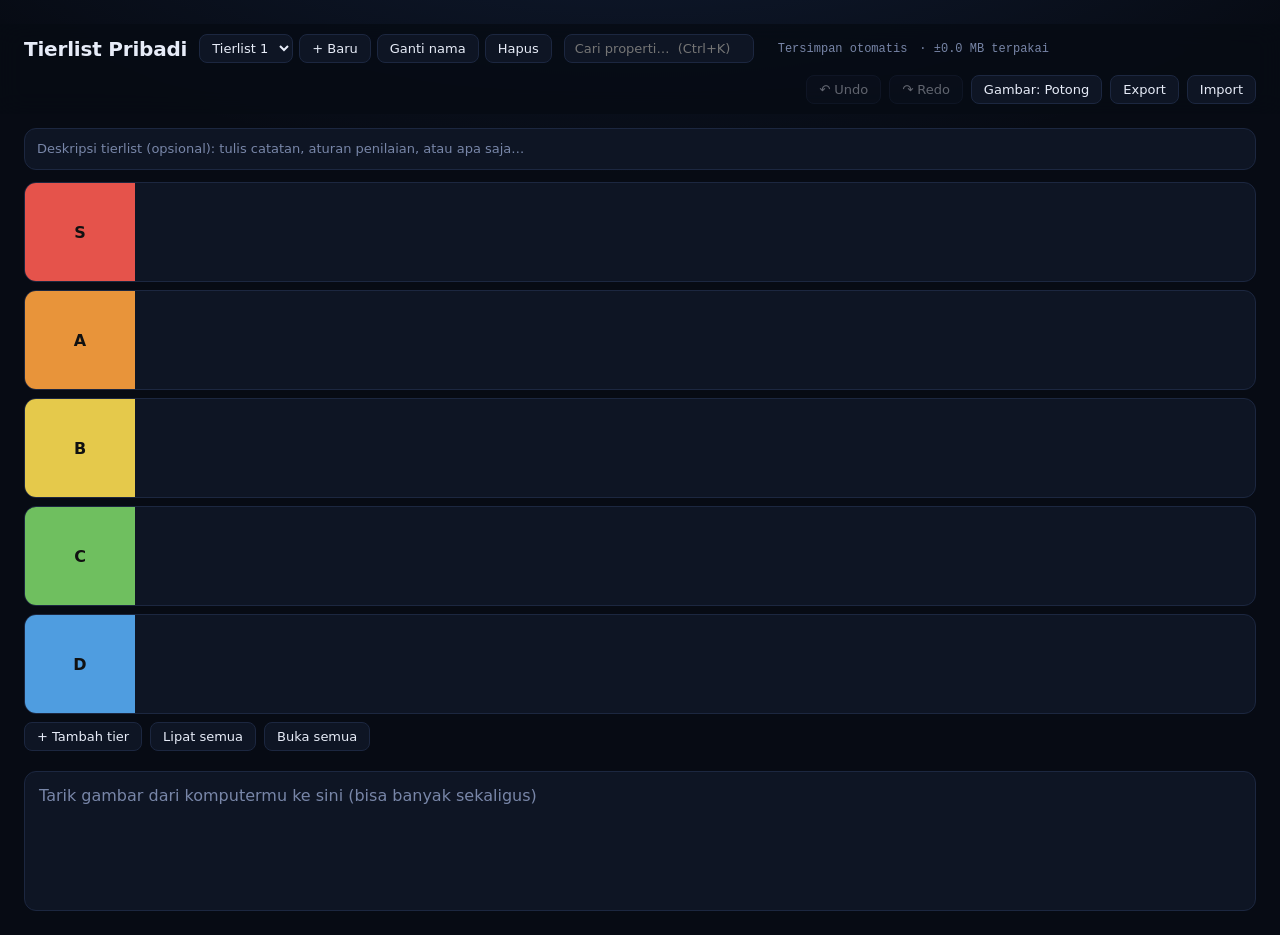
==== index.html @ 7ab80f2c "Tahap 4f: ikon properti tier, pencarian, header menempel" ====
<!DOCTYPE html>
<html lang="id">

<head>
  <meta charset="UTF-8">
  <meta name="viewport" content="width=device-width, initial-scale=1">
  <title>Tierlist Pribadi</title>
  <link rel="stylesheet" href="style.css?v=4f1">
</head>

<body>
  <header>
    <h1>Tierlist Pribadi</h1>
    <div class="lists">
      <select id="listSelect" title="Pilih tierlist"></select>
      <button id="btnNewList">+ Baru</button>
      <button id="btnRenameList">Ganti nama</button>
      <button id="btnDeleteList">Hapus</button>
    </div>
    <input id="search" type="search" placeholder="Cari properti…  (Ctrl+K)" autocomplete="off">
    <span id="searchInfo"></span>
    <span id="status"></span>
    <span id="usage"></span>
    <div class="actions">
      <button id="btnUndo" title="Undo (Ctrl+Z)" disabled>↶ Undo</button>
      <button id="btnRedo" title="Redo (Ctrl+Y)" disabled>↷ Redo</button>
      <button id="btnFit" title="Cara gambar ditampilkan di kotak">Gambar: Potong</button>
      <button id="btnExport" title="Simpan semua (gambar + susunan) jadi satu file JSON">Export</button>
      <button id="btnImport" title="Ganti tierlist dengan isi file JSON">Import</button>
      <input type="file" id="importFile" accept=".json,application/json" hidden>
    </div>
  </header>
  <textarea id="listDesc" rows="1" maxlength="2000"
    placeholder="Deskripsi tierlist (opsional): tulis catatan, aturan penilaian, atau apa saja…"></textarea>
  <div id="tiers"></div>
  <div class="addrow"><button id="btnAddTier">+ Tambah tier</button><button id="btnFoldAll">Lipat semua</button><button
      id="btnUnfoldAll">Buka semua</button></div>
  <div class="pool">
    <div class="zone" id="pool" data-zone="pool"></div>
  </div>

  <script src="app.js?v=4f1"></script>
</body>

</html>
---- style.css ----
/* Tema: biru sangat gelap ala dashboard Guts AI, dengan sentuhan panel kaca ala osu!lazer */
:root {
    --bg: #070b14;
    --panel: #0e1524;
    --panel2: #131c30;
    --border: #1c2740;
    --text: #e7ecf8;
    --muted: #7886a8;
    --accent: #4d8dff;
    --size: 88px;
    --fit: cover;
}

* {
    box-sizing: border-box;
}

body {
    margin: 0;
    padding: 24px;
    background: var(--bg);
    color: var(--text);
    font-family: system-ui, sans-serif;
}

header {
    display: flex;
    align-items: center;
    flex-wrap: wrap;
    gap: 12px;
    margin-bottom: 16px;
}

.lists {
    display: flex;
    gap: 6px;
    align-items: center;
}

.lists select {
    background: var(--panel);
    color: var(--text);
    border: 1px solid var(--border);
    border-radius: 6px;
    padding: 5px 8px;
    font: inherit;
    font-size: 13px;
    max-width: 200px;
}

h1 {
    font-size: 20px;
    margin: 0;
}

#status,
#usage {
    font-size: 13px;
    color: var(--muted);
}

.actions {
    margin-left: auto;
    display: flex;
    gap: 8px;
}

.actions button,
.addrow button,
.lists button {
    background: var(--panel);
    color: var(--text);
    border: 1px solid var(--border);
    border-radius: 6px;
    padding: 6px 12px;
    font: inherit;
    font-size: 13px;
    cursor: pointer;
}

.actions button:hover,
.addrow button:hover,
.lists button:hover {
    border-color: var(--muted);
}

.addrow {
    margin-top: 8px;
    display: flex;
    gap: 8px;
}

.tier {
    display: flex;
    margin-bottom: 6px;
    background: var(--panel);
    min-height: calc(var(--size) + 12px);
}

.label {
    width: 110px;
    flex: none;
    display: flex;
    flex-direction: column;
    align-items: center;
    justify-content: center;
    gap: 6px;
    padding: 6px;
    color: #111;
    font-weight: 700;
    text-align: center;
}

.label .name {
    width: 100%;
    outline: none;
    word-break: break-word;
}

.label input[type=color] {
    width: 28px;
    height: 20px;
    padding: 0;
    border: 0;
    background: none;
    cursor: pointer;
}

.zone {
    flex: 1;
    display: flex;
    flex-wrap: wrap;
    gap: 6px;
    padding: 6px;
    align-content: flex-start;
}

.zone.over {
    outline: 2px dashed var(--muted);
    outline-offset: -4px;
}

.pool {
    margin-top: 20px;
    background: var(--panel);
    min-height: 140px;
    display: flex;
}

.pool .zone:empty::before {
    content: "Tarik gambar dari komputermu ke sini (bisa banyak sekaligus)";
    color: var(--muted);
    padding: 8px;
}

.item {
    position: relative;
    width: var(--size);
    height: var(--size);
    cursor: grab;
    background: rgba(0, 0, 0, .25);
    border-radius: 4px;
}

.item img {
    width: 100%;
    height: 100%;
    object-fit: var(--fit);
    display: block;
    border-radius: 4px;
}

.item.dragging {
    opacity: .4;
}

.del {
    position: absolute;
    top: 2px;
    right: 2px;
    width: 22px;
    height: 22px;
    border: 0;
    border-radius: 50%;
    background: rgba(0, 0, 0, .75);
    color: #fff;
    cursor: pointer;
    display: none;
    line-height: 1;
}

.item:hover .del {
    display: block;
}

.label {
    position: relative;
}

.tdel {
    position: absolute;
    top: 2px;
    right: 2px;
    width: 20px;
    height: 20px;
    border: 0;
    border-radius: 50%;
    background: rgba(0, 0, 0, .35);
    color: #fff;
    cursor: pointer;
    display: none;
    line-height: 1;
    font-size: 14px;
}

.tier:hover .tdel {
    display: block;
}

.thandle {
    position: absolute;
    top: 2px;
    left: 4px;
    cursor: grab;
    font-size: 16px;
    line-height: 1;
    color: rgba(0, 0, 0, .55);
    display: none;
    user-select: none;
}

.tier:hover .thandle {
    display: block;
}

.tier.moving {
    opacity: .4;
}

.tmarker {
    height: 4px;
    background: #fff;
    border-radius: 2px;
    margin-bottom: 6px;
    pointer-events: none;
}

.marker {
    width: 4px;
    height: var(--size);
    background: #fff;
    border-radius: 2px;
    pointer-events: none;
    flex: none;
}

.actions button:disabled {
    opacity: .4;
    cursor: default;
}

.tgear {
    position: absolute;
    top: 2px;
    right: 4px;
    width: 22px;
    height: 22px;
    border: 0;
    border-radius: 50%;
    background: rgba(0, 0, 0, .3);
    color: #fff;
    cursor: pointer;
    display: none;
    font-size: 13px;
    line-height: 1;
}

.tier:hover .tgear {
    display: block;
}

#tpop {
    position: fixed;
    z-index: 50;
    width: 216px;
    padding: 10px;
    display: none;
    background: var(--panel2);
    border: 1px solid var(--border);
    border-radius: 8px;
    box-shadow: 0 8px 24px rgba(0, 0, 0, .45);
}

#tpop .sw {
    display: grid;
    grid-template-columns: repeat(6, 1fr);
    gap: 6px;
    margin-bottom: 10px;
}

#tpop .sw button {
    height: 26px;
    padding: 0;
    border: 2px solid transparent;
    border-radius: 50%;
    cursor: pointer;
}

#tpop .sw button.on {
    border-color: #fff;
}

#tpop .row {
    display: flex;
    align-items: center;
    justify-content: space-between;
    margin-bottom: 8px;
    font-size: 12px;
    color: var(--muted);
}

#tpop input[type=color] {
    width: 36px;
    height: 24px;
    padding: 0;
    border: 1px solid var(--border);
    border-radius: 4px;
    background: none;
    cursor: pointer;
}

#tpop .act {
    display: block;
    width: 100%;
    text-align: left;
    padding: 6px 8px;
    border: 0;
    border-radius: 6px;
    background: none;
    color: var(--text);
    font: inherit;
    font-size: 13px;
    cursor: pointer;
}

#tpop .act:hover {
    background: rgba(255, 255, 255, .08);
}

#tpop .act.danger {
    color: #ff7b72;
}

.tfold {
    position: absolute;
    bottom: 2px;
    right: 4px;
    border: 0;
    background: none;
    cursor: pointer;
    color: rgba(0, 0, 0, .6);
    font-size: 14px;
    line-height: 1;
    display: none;
}

.tier:hover .tfold,
.tier.collapsed .tfold {
    display: block;
}

.count {
    font-size: 12px;
    font-weight: 600;
    opacity: .7;
    display: none;
}

.tier.collapsed {
    min-height: 0;
}

.tier.collapsed .zone {
    display: none;
}

.tier.collapsed .label {
    width: auto;
    flex: 1;
    flex-direction: row;
    justify-content: flex-start;
    padding: 4px 36px 4px 24px;
    gap: 12px;
}

.tier.collapsed .label .name {
    width: auto;
    min-width: 40px;
}

.tier.collapsed .count {
    display: block;
}

/* tier terlipat: tombol buka = area lebar di tengah baris */
.tier.collapsed .tfold {
    position: static;
    flex: 1;
    align-self: stretch;
    font-size: 16px;
    background: rgba(0, 0, 0, .06);
    border-radius: 4px;
}

.tier.collapsed .tfold:hover {
    background: rgba(0, 0, 0, .16);
}

.mback {
    position: fixed;
    inset: 0;
    z-index: 100;
    display: flex;
    align-items: center;
    justify-content: center;
    background: rgba(4, 8, 20, .7);
}

.modal {
    width: min(420px, 92vw);
    padding: 18px;
    background: var(--panel2);
    border: 1px solid var(--border);
    border-radius: 12px;
    box-shadow: 0 16px 48px rgba(0, 0, 0, .55);
}

.modal h3 {
    margin: 0 0 8px;
    font-size: 16px;
}

.modal p {
    margin: 0 0 12px;
    font-size: 13px;
    line-height: 1.5;
    color: var(--muted);
    white-space: pre-wrap;
}

.modal input[type=text] {
    width: 100%;
    margin-bottom: 12px;
    padding: 8px 10px;
    background: var(--bg);
    color: var(--text);
    border: 1px solid var(--border);
    border-radius: 6px;
    font: inherit;
    font-size: 14px;
}

.modal input[type=text]:focus {
    outline: 2px solid var(--accent);
    outline-offset: -1px;
}

.mbtns {
    display: flex;
    justify-content: flex-end;
    gap: 8px;
}

.mbtns button {
    padding: 7px 14px;
    border: 1px solid var(--border);
    border-radius: 6px;
    background: var(--panel);
    color: var(--text);
    font: inherit;
    font-size: 13px;
    cursor: pointer;
}

.mbtns button.primary {
    background: var(--accent);
    border-color: var(--accent);
    color: #fff;
}

.mbtns button.danger {
    background: #d6453d;
    border-color: #d6453d;
    color: #fff;
}

.mbtns button:focus-visible {
    outline: 2px solid #fff;
    outline-offset: 2px;
}

/* ---- tampilan: kartu membulat, label monospace, panel kaca ---- */
body {
    background: radial-gradient(1100px 480px at 50% -160px, rgba(77, 141, 255, .14), transparent 70%), var(--bg);
}

h1 {
    letter-spacing: -.01em;
}

#status,
#usage,
.count {
    font-family: ui-monospace, "JetBrains Mono", Consolas, monospace;
    font-size: 12px;
}

.tier,
.pool {
    border: 1px solid var(--border);
    border-radius: 12px;
    overflow: hidden;
}

.tier {
    margin-bottom: 8px;
}

.actions button,
.addrow button,
.lists button,
.lists select {
    border-radius: 8px;
}

.item {
    border-radius: 6px;
}

.item:hover {
    outline: 2px solid var(--accent);
    outline-offset: 1px;
}

#tpop,
.modal {
    background: rgba(19, 28, 48, .86);
    backdrop-filter: blur(14px);
    border-radius: 14px;
}

.mback {
    backdrop-filter: blur(3px);
}

/* ---- properti gambar ---- */
.item.has-props::after {
    content: '';
    position: absolute;
    left: 3px;
    bottom: 3px;
    width: 7px;
    height: 7px;
    border-radius: 50%;
    background: var(--accent);
    box-shadow: 0 0 0 2px rgba(0, 0, 0, .55);
    pointer-events: none;
}

.tip {
    position: fixed;
    z-index: 60;
    display: none;
    max-width: 320px;
    padding: 10px 12px;
    pointer-events: none;
    background: rgba(7, 11, 22, .92);
    border: 1px solid var(--accent);
    border-radius: 10px;
    box-shadow: 0 8px 28px rgba(0, 0, 0, .55);
    backdrop-filter: blur(10px);
}

.tip .k {
    margin-top: 8px;
    font-size: 11px;
    letter-spacing: .06em;
    text-transform: uppercase;
    color: var(--accent);
}

.tip .k:first-child {
    margin-top: 0;
}

.tip .v {
    font-size: 13px;
    line-height: 1.45;
    white-space: pre-wrap;
    word-break: break-word;
}

.modal.wide {
    width: min(560px, 94vw);
}

.prow {
    display: flex;
    gap: 8px;
    margin-bottom: 8px;
    align-items: flex-start;
}

.modal .prow input[type=text] {
    width: 34%;
    margin: 0;
    padding: 7px 9px;
    font-size: 13px;
}

.prow textarea {
    flex: 1;
    min-height: 36px;
    padding: 7px 9px;
    resize: vertical;
    background: var(--bg);
    color: var(--text);
    border: 1px solid var(--border);
    border-radius: 6px;
    font: inherit;
    font-size: 13px;
}

.prow input:focus,
.prow textarea:focus {
    outline: 2px solid var(--accent);
    outline-offset: -1px;
}

.prow .x {
    width: 30px;
    height: 34px;
    padding: 0;
    border: 1px solid var(--border);
    border-radius: 6px;
    background: none;
    color: var(--muted);
    cursor: pointer;
}

.prow .x:hover {
    color: #ff7b72;
}

.addprop {
    margin: 2px 0 14px;
    padding: 6px 12px;
    border: 1px dashed var(--border);
    border-radius: 8px;
    background: none;
    color: var(--muted);
    font: inherit;
    font-size: 13px;
    cursor: pointer;
}

.addprop:hover {
    color: var(--text);
    border-color: var(--muted);
}

/* ---- deskripsi tierlist & properti tier ---- */
#listDesc {
    display: block;
    width: 100%;
    margin-bottom: 12px;
    padding: 10px 12px;
    resize: none;
    overflow-y: auto;
    background: var(--panel);
    color: var(--text);
    border: 1px solid var(--border);
    border-radius: 12px;
    font: inherit;
    font-size: 13px;
    line-height: 1.5;
}

#listDesc::placeholder {
    color: var(--muted);
}

#listDesc:focus {
    outline: 2px solid var(--accent);
    outline-offset: -1px;
}

/* ---- ikon properti tier: di sebelah gerigi, hanya muncul saat hover ---- */
.tinfo {
    position: absolute;
    top: 2px;
    right: 30px;
    display: none;
    align-items: center;
    justify-content: center;
    width: 22px;
    height: 22px;
    padding: 0;
    border: 0;
    border-radius: 50%;
    background: rgba(0, 0, 0, .3);
    color: #fff;
    cursor: pointer;
}

.tier:hover .tinfo {
    display: flex;
}

.label.has-info .tinfo::after {
    content: '';
    position: absolute;
    top: 1px;
    right: 1px;
    width: 6px;
    height: 6px;
    border-radius: 50%;
    background: var(--accent);
    box-shadow: 0 0 0 1.5px rgba(0, 0, 0, .55);
}

.tier.collapsed .label {
    padding-right: 64px;
}

/* ---- header menempel di atas supaya pencarian selalu terjangkau di tierlist panjang ---- */
header {
    position: sticky;
    top: 0;
    z-index: 20;
    margin: 0 -24px 14px;
    padding: 10px 24px;
    background: rgba(7, 11, 20, .82);
    backdrop-filter: blur(12px);
}

#search {
    width: 190px;
    padding: 6px 10px;
    background: var(--panel);
    color: var(--text);
    border: 1px solid var(--border);
    border-radius: 8px;
    font: inherit;
    font-size: 13px;
}

#search:focus {
    outline: 2px solid var(--accent);
    outline-offset: -1px;
}

#searchInfo {
    font-family: ui-monospace, Consolas, monospace;
    font-size: 12px;
    color: var(--muted);
}

.item.dim {
    opacity: .2;
}

.item.hit {
    outline: 2px solid #ffcf5a;
    outline-offset: 1px;
}

.tier.collapsed.hit .label {
    box-shadow: inset 0 0 0 2px #ffcf5a;
}
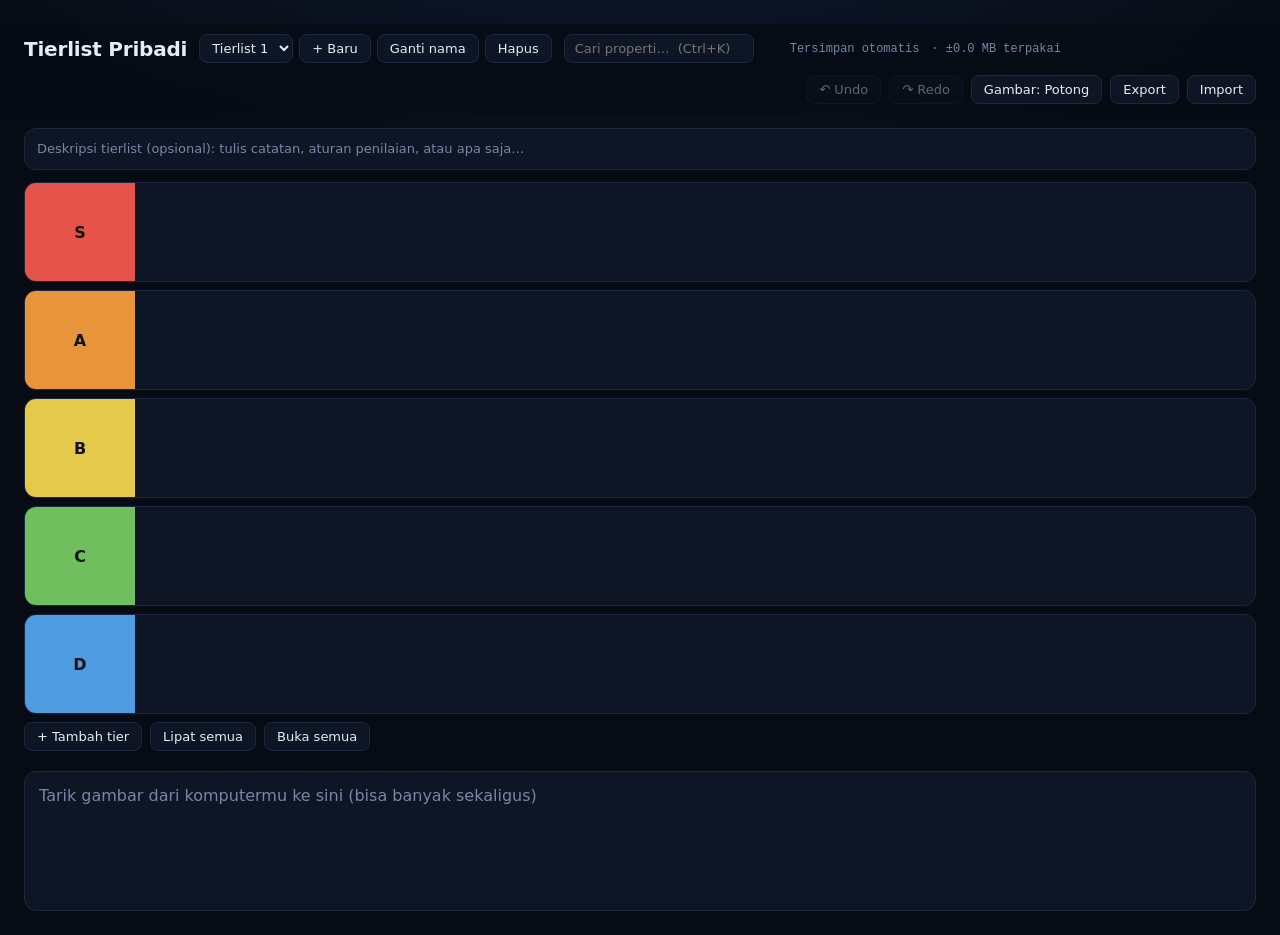
==== commit 6437247c: "Tahap 4g: panel detail gambar, pengingat backup, perbaikan ikon dan kotak info" ====
--- a/index.html
+++ b/index.html
@@ -5,7 +5,7 @@
   <meta charset="UTF-8">
   <meta name="viewport" content="width=device-width, initial-scale=1">
   <title>Tierlist Pribadi</title>
-  <link rel="stylesheet" href="style.css?v=4f1">
+  <link rel="stylesheet" href="style.css?v=4g1">
 </head>
 
 <body>
@@ -19,6 +19,7 @@
     </div>
     <input id="search" type="search" placeholder="Cari properti…  (Ctrl+K)" autocomplete="off">
     <span id="searchInfo"></span>
+    <span id="backupInfo"></span>
     <span id="status"></span>
     <span id="usage"></span>
     <div class="actions">
@@ -39,7 +40,7 @@
     <div class="zone" id="pool" data-zone="pool"></div>
   </div>
 
-  <script src="app.js?v=4f1"></script>
+  <script src="app.js?v=4g1"></script>
 </body>
 
 </html>
--- a/style.css
+++ b/style.css
@@ -713,22 +713,11 @@
     cursor: pointer;
 }
 
-.tier:hover .tinfo {
-    display: flex;
-}
-
-.label.has-info .tinfo::after {
-    content: '';
-    position: absolute;
-    top: 1px;
-    right: 1px;
-    width: 6px;
-    height: 6px;
-    border-radius: 50%;
-    background: var(--accent);
-    box-shadow: 0 0 0 1.5px rgba(0, 0, 0, .55);
-}
-
+.tier:hover .label.has-info .tinfo {
+    display: flex;
+}
+
+/* hanya ada kalau tier punya properti */
 .tier.collapsed .label {
     padding-right: 64px;
 }
@@ -777,4 +766,125 @@
 
 .tier.collapsed.hit .label {
     box-shadow: inset 0 0 0 2px #ffcf5a;
+}
+
+/* ---- panel detail gambar ---- */
+.modal.detail {
+    display: flex;
+    gap: 16px;
+    width: min(880px, 94vw);
+    padding: 14px;
+}
+
+.dimg {
+    position: relative;
+    flex: 1.4;
+    min-height: 220px;
+    display: flex;
+    align-items: center;
+    justify-content: center;
+    background: rgba(0, 0, 0, .35);
+    border-radius: 10px;
+    overflow: hidden;
+}
+
+.dimg img {
+    display: block;
+    max-width: 100%;
+    max-height: 72vh;
+    object-fit: contain;
+}
+
+.dnav {
+    position: absolute;
+    top: 50%;
+    transform: translateY(-50%);
+    width: 34px;
+    height: 52px;
+    border: 0;
+    background: rgba(0, 0, 0, .45);
+    color: #fff;
+    font-size: 24px;
+    cursor: pointer;
+}
+
+.dnav.prev {
+    left: 0;
+    border-radius: 0 8px 8px 0;
+}
+
+.dnav.next {
+    right: 0;
+    border-radius: 8px 0 0 8px;
+}
+
+.dnav:hover {
+    background: rgba(77, 141, 255, .55);
+}
+
+.dside {
+    flex: 1;
+    min-width: 0;
+    display: flex;
+    flex-direction: column;
+    max-height: 72vh;
+}
+
+.dwhere {
+    margin-bottom: 12px;
+    font-family: ui-monospace, Consolas, monospace;
+    font-size: 12px;
+    color: var(--muted);
+}
+
+.dprops {
+    flex: 1;
+    overflow-y: auto;
+    margin-bottom: 12px;
+}
+
+.dprops .k {
+    margin-top: 12px;
+    font-size: 11px;
+    letter-spacing: .06em;
+    text-transform: uppercase;
+    color: var(--accent);
+}
+
+.dprops .k:first-child {
+    margin-top: 0;
+}
+
+.dprops .v {
+    font-size: 14px;
+    line-height: 1.5;
+    white-space: pre-wrap;
+    word-break: break-word;
+}
+
+.dempty {
+    font-size: 13px;
+    color: var(--muted);
+}
+
+@media (max-width:640px) {
+    .modal.detail {
+        flex-direction: column;
+    }
+
+    .dside {
+        max-height: none;
+    }
+}
+
+/* ---- pengingat backup ---- */
+#backupInfo {
+    font-family: ui-monospace, Consolas, monospace;
+    font-size: 12px;
+    color: var(--muted);
+    cursor: pointer;
+}
+
+#backupInfo.warn {
+    color: #ffcf5a;
 }
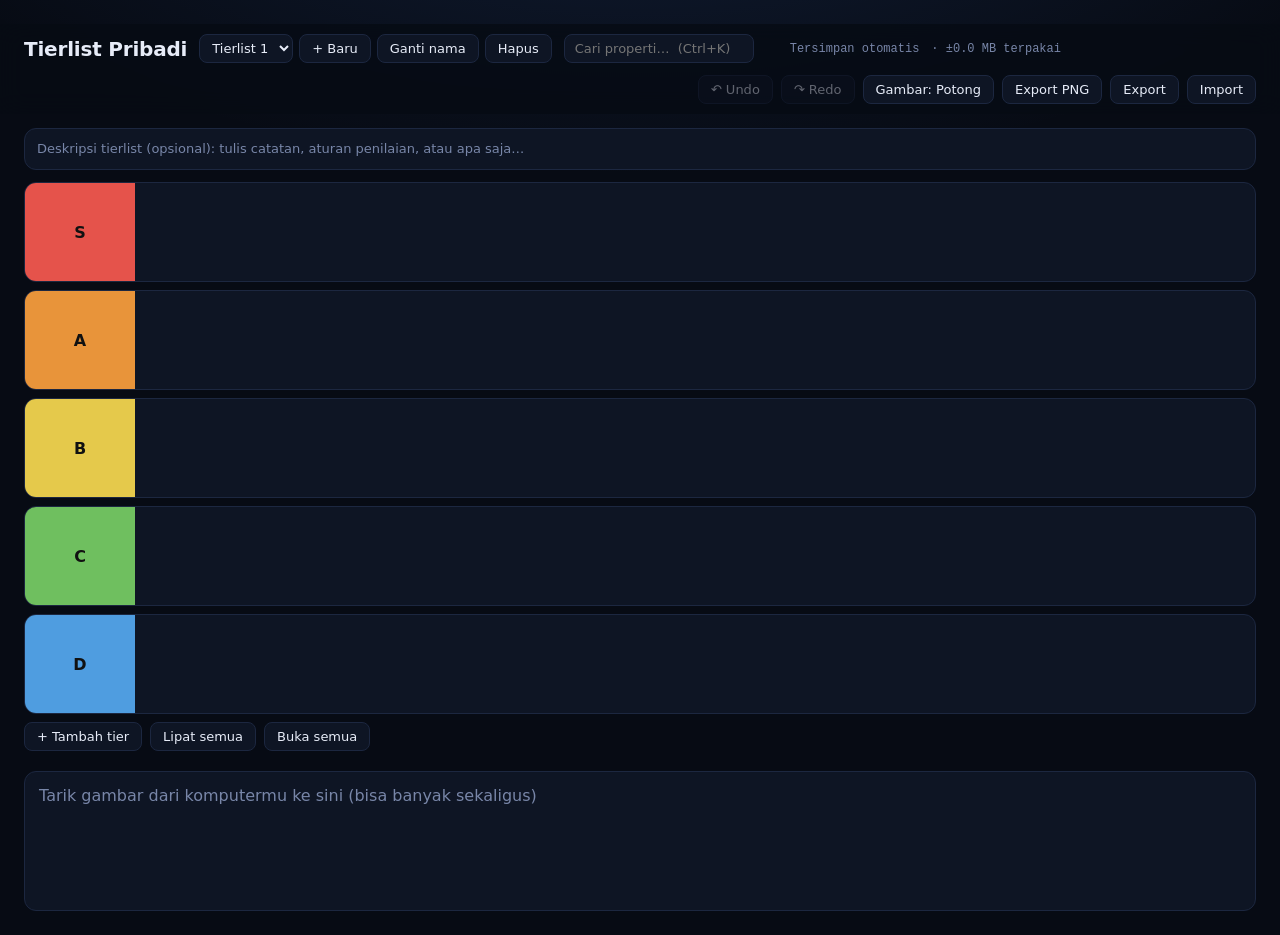
==== commit 2e684f82: "Tahap 4i: export PNG (dipecah otomatis untuk tierlist panjang)" ====
--- a/index.html
+++ b/index.html
@@ -5,7 +5,7 @@
   <meta charset="UTF-8">
   <meta name="viewport" content="width=device-width, initial-scale=1">
   <title>Tierlist Pribadi</title>
-  <link rel="stylesheet" href="style.css?v=4g1">
+  <link rel="stylesheet" href="style.css?v=4i1">
 </head>
 
 <body>
@@ -26,6 +26,7 @@
       <button id="btnUndo" title="Undo (Ctrl+Z)" disabled>↶ Undo</button>
       <button id="btnRedo" title="Redo (Ctrl+Y)" disabled>↷ Redo</button>
       <button id="btnFit" title="Cara gambar ditampilkan di kotak">Gambar: Potong</button>
+      <button id="btnPng" title="Simpan tierlist sebagai gambar PNG untuk dibagikan">Export PNG</button>
       <button id="btnExport" title="Simpan semua (gambar + susunan) jadi satu file JSON">Export</button>
       <button id="btnImport" title="Ganti tierlist dengan isi file JSON">Import</button>
       <input type="file" id="importFile" accept=".json,application/json" hidden>
@@ -40,7 +41,7 @@
     <div class="zone" id="pool" data-zone="pool"></div>
   </div>
 
-  <script src="app.js?v=4g1"></script>
+  <script src="app.js?v=4i1"></script>
 </body>
 
 </html>
--- a/style.css
+++ b/style.css
@@ -887,4 +887,60 @@
 
 #backupInfo.warn {
     color: #ffcf5a;
+}
+
+/* ---- panel gambar: ikon pensil + mode ubah di tempat ---- */
+.dhead {
+    display: flex;
+    align-items: center;
+    justify-content: space-between;
+    gap: 8px;
+    margin-bottom: 12px;
+}
+
+.dhead .dwhere {
+    margin-bottom: 0;
+}
+
+.dpencil {
+    display: inline-flex;
+    align-items: center;
+    justify-content: center;
+    width: 28px;
+    height: 28px;
+    padding: 0;
+    border: 0;
+    border-radius: 50%;
+    background: rgba(255, 255, 255, .08);
+    color: var(--text);
+    cursor: pointer;
+    flex: none;
+}
+
+.dpencil:hover {
+    background: var(--accent);
+}
+
+.dpencil[hidden],
+.dnav[hidden] {
+    display: none;
+}
+
+.dside .prow {
+    display: grid;
+    grid-template-columns: 1fr 30px;
+}
+
+.modal .dside .prow input[type=text] {
+    width: 100%;
+}
+
+.dside .prow textarea {
+    grid-column: 1 / -1;
+    grid-row: 2;
+}
+
+.dside .prow .x {
+    grid-column: 2;
+    grid-row: 1;
 }
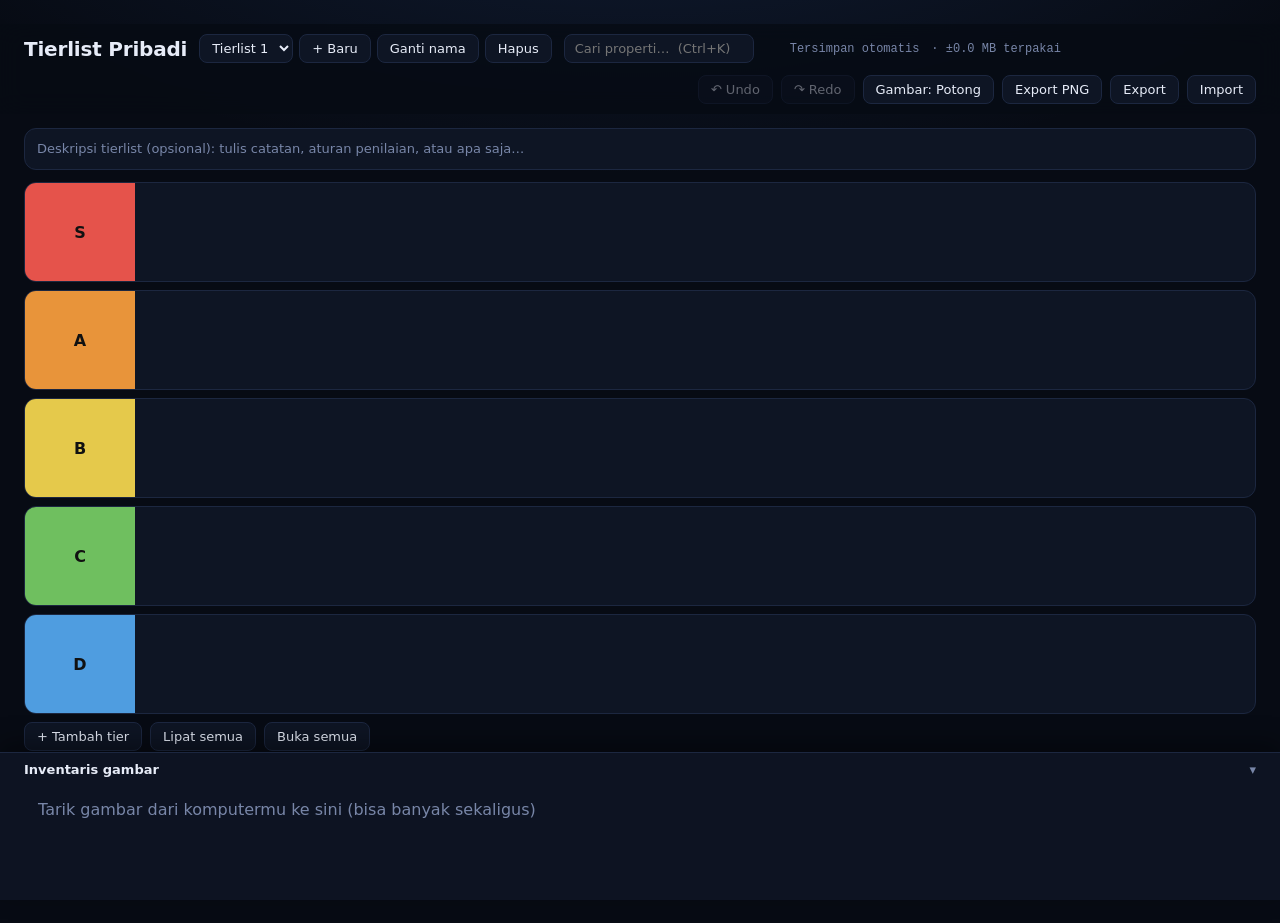
==== commit 40d08c2f: "Tahap 4j: inventaris gambar menempel di bawah layar, konfirmasi di tombol Export" ====
--- a/index.html
+++ b/index.html
@@ -5,7 +5,7 @@
   <meta charset="UTF-8">
   <meta name="viewport" content="width=device-width, initial-scale=1">
   <title>Tierlist Pribadi</title>
-  <link rel="stylesheet" href="style.css?v=4i1">
+  <link rel="stylesheet" href="style.css?v=4j1">
 </head>
 
 <body>
@@ -37,11 +37,15 @@
   <div id="tiers"></div>
   <div class="addrow"><button id="btnAddTier">+ Tambah tier</button><button id="btnFoldAll">Lipat semua</button><button
       id="btnUnfoldAll">Buka semua</button></div>
-  <div class="pool">
-    <div class="zone" id="pool" data-zone="pool"></div>
+  <div id="dock">
+    <button class="dock-bar" id="dockToggle"><span class="dt">Inventaris gambar</span><span id="dockCount"></span><span
+        class="chev" id="dockChev">▾</span></button>
+    <div class="dock-body">
+      <div class="zone" id="pool" data-zone="pool"></div>
+    </div>
   </div>
 
-  <script src="app.js?v=4i1"></script>
+  <script src="app.js?v=4j1"></script>
 </body>
 
 </html>
--- a/style.css
+++ b/style.css
@@ -943,4 +943,72 @@
 .dside .prow .x {
     grid-column: 2;
     grid-row: 1;
+}
+
+/* ---- inventaris gambar: menempel di bawah layar ---- */
+#dock {
+    position: fixed;
+    left: 0;
+    right: 0;
+    bottom: 0;
+    z-index: 30;
+    background: rgba(14, 21, 36, .94);
+    backdrop-filter: blur(14px);
+    border-top: 1px solid var(--border);
+    box-shadow: 0 -8px 24px rgba(0, 0, 0, .4);
+}
+
+.dock-bar {
+    display: flex;
+    align-items: center;
+    gap: 10px;
+    width: 100%;
+    padding: 9px 24px;
+    border: 0;
+    background: none;
+    color: var(--text);
+    font: inherit;
+    font-size: 13px;
+    text-align: left;
+    cursor: pointer;
+}
+
+.dock-bar:hover {
+    background: rgba(255, 255, 255, .04);
+}
+
+.dock-bar .dt {
+    font-weight: 600;
+}
+
+.dock-bar #dockCount {
+    font-family: ui-monospace, Consolas, monospace;
+    font-size: 12px;
+    color: var(--muted);
+}
+
+.dock-bar .chev {
+    margin-left: auto;
+    color: var(--muted);
+}
+
+.dock-body {
+    max-height: min(38vh, 280px);
+    overflow-y: auto;
+    padding: 0 24px 14px;
+}
+
+#dock.closed .dock-body {
+    display: none;
+}
+
+#pool {
+    min-height: calc(var(--size) + 12px);
+    border-radius: 10px;
+}
+
+#pool:empty::before {
+    content: "Tarik gambar dari komputermu ke sini (bisa banyak sekaligus)";
+    padding: 8px;
+    color: var(--muted);
 }
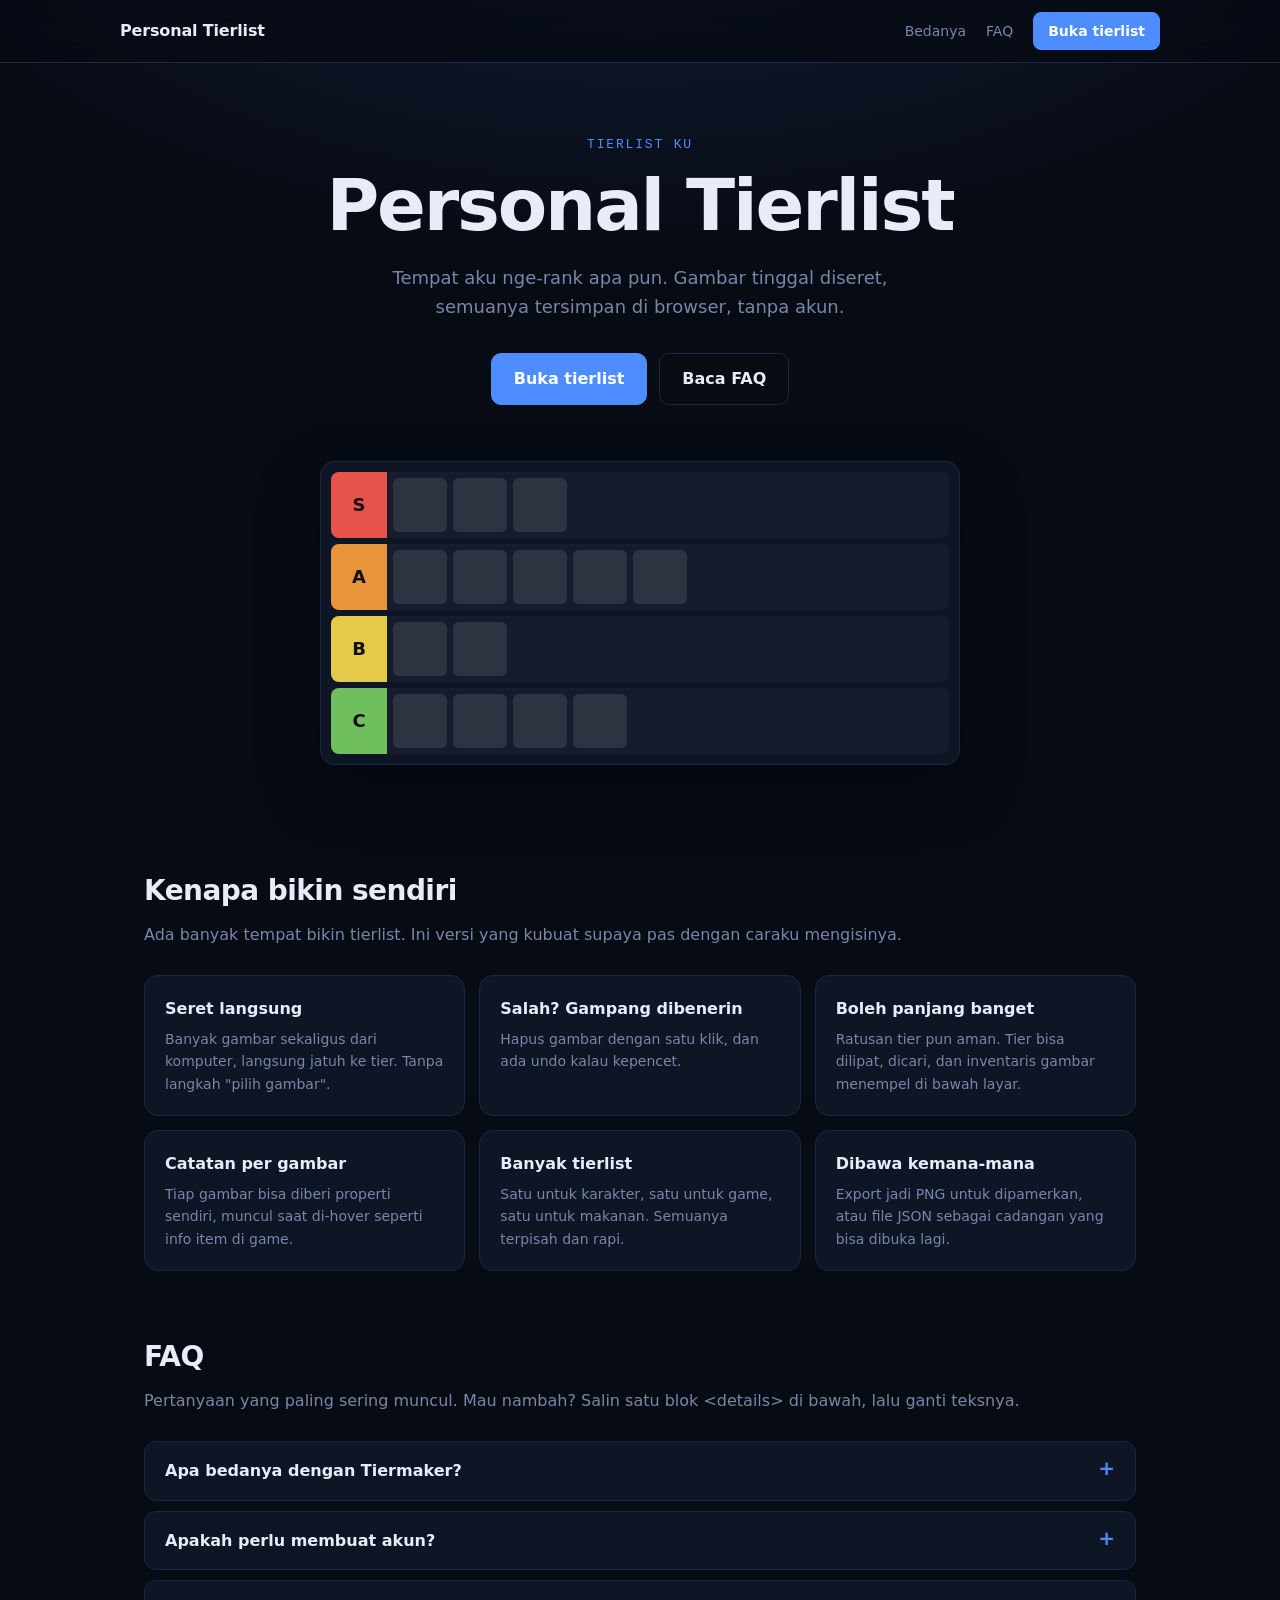
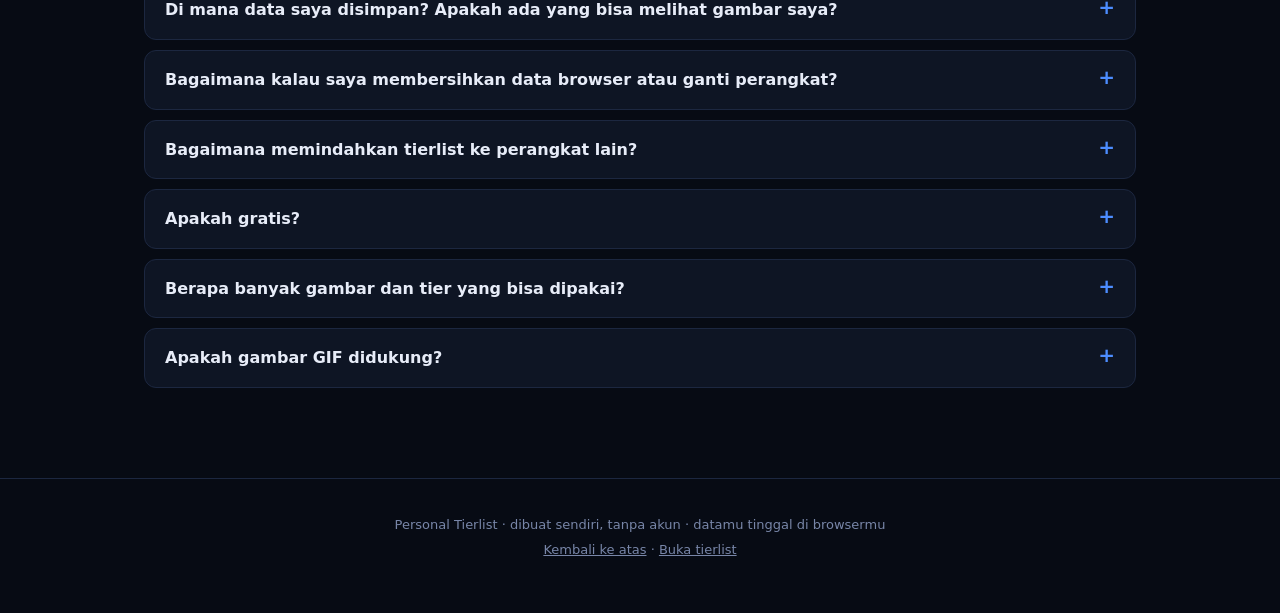
==== commit fde5597b: "Tahap 5a: landing page, aplikasi pindah ke app.html, inventaris bisa ditarik" ====
--- a/index.html
+++ b/index.html
@@ -4,48 +4,137 @@
 <head>
   <meta charset="UTF-8">
   <meta name="viewport" content="width=device-width, initial-scale=1">
-  <title>Tierlist Pribadi</title>
-  <link rel="stylesheet" href="style.css?v=4j1">
+  <title>Personal Tierlist</title>
+  <meta name="description"
+    content="Tierlist pribadi yang tersimpan di browser. Tanpa akun, tanpa server, gambar tinggal diseret.">
+  <meta name="theme-color" content="#070b14">
+  <!-- FAVICON: taruh file favicon.ico di folder ini, lalu hapus tanda komentar di baris bawah.
+<link rel="icon" href="favicon.ico">
+-->
+  <link rel="stylesheet" href="theme.css?v=5a1">
+  <link rel="stylesheet" href="landing.css?v=5a1">
 </head>
 
 <body>
-  <header>
-    <h1>Tierlist Pribadi</h1>
-    <div class="lists">
-      <select id="listSelect" title="Pilih tierlist"></select>
-      <button id="btnNewList">+ Baru</button>
-      <button id="btnRenameList">Ganti nama</button>
-      <button id="btnDeleteList">Hapus</button>
+
+  <nav class="nav">
+    <a class="brand" href="#atas">Personal Tierlist</a>
+    <div class="navlinks">
+      <a href="#beda">Bedanya</a>
+      <a href="#faq">FAQ</a>
+      <a class="btn small" href="app.html">Buka tierlist</a>
     </div>
-    <input id="search" type="search" placeholder="Cari properti…  (Ctrl+K)" autocomplete="off">
-    <span id="searchInfo"></span>
-    <span id="backupInfo"></span>
-    <span id="status"></span>
-    <span id="usage"></span>
-    <div class="actions">
-      <button id="btnUndo" title="Undo (Ctrl+Z)" disabled>↶ Undo</button>
-      <button id="btnRedo" title="Redo (Ctrl+Y)" disabled>↷ Redo</button>
-      <button id="btnFit" title="Cara gambar ditampilkan di kotak">Gambar: Potong</button>
-      <button id="btnPng" title="Simpan tierlist sebagai gambar PNG untuk dibagikan">Export PNG</button>
-      <button id="btnExport" title="Simpan semua (gambar + susunan) jadi satu file JSON">Export</button>
-      <button id="btnImport" title="Ganti tierlist dengan isi file JSON">Import</button>
-      <input type="file" id="importFile" accept=".json,application/json" hidden>
+  </nav>
+
+  <header class="hero" id="atas">
+    <p class="eyebrow">tierlist ku</p>
+    <h1>Personal Tierlist</h1>
+    <p class="lead">Tempat aku nge-rank apa pun. Gambar tinggal diseret, semuanya tersimpan di browser, tanpa akun.</p>
+    <div class="cta">
+      <a class="btn" href="app.html">Buka tierlist</a>
+      <a class="btn ghost" href="#faq">Baca FAQ</a>
+    </div>
+
+    <!-- gambaran tampilan tierlist (hanya hiasan, dibuat dengan CSS) -->
+    <div class="mock" aria-hidden="true">
+      <div class="mrow"><b style="background:#e5534b">S</b><i></i><i></i><i></i></div>
+      <div class="mrow"><b style="background:#e8943a">A</b><i></i><i></i><i></i><i></i><i></i></div>
+      <div class="mrow"><b style="background:#e5c94b">B</b><i></i><i></i></div>
+      <div class="mrow"><b style="background:#6fbf5f">C</b><i></i><i></i><i></i><i></i></div>
     </div>
   </header>
-  <textarea id="listDesc" rows="1" maxlength="2000"
-    placeholder="Deskripsi tierlist (opsional): tulis catatan, aturan penilaian, atau apa saja…"></textarea>
-  <div id="tiers"></div>
-  <div class="addrow"><button id="btnAddTier">+ Tambah tier</button><button id="btnFoldAll">Lipat semua</button><button
-      id="btnUnfoldAll">Buka semua</button></div>
-  <div id="dock">
-    <button class="dock-bar" id="dockToggle"><span class="dt">Inventaris gambar</span><span id="dockCount"></span><span
-        class="chev" id="dockChev">▾</span></button>
-    <div class="dock-body">
-      <div class="zone" id="pool" data-zone="pool"></div>
-    </div>
-  </div>
 
-  <script src="app.js?v=4j1"></script>
+  <main>
+    <section id="beda">
+      <h2>Kenapa bikin sendiri</h2>
+      <p class="sub">Ada banyak tempat bikin tierlist. Ini versi yang kubuat supaya pas dengan caraku mengisinya.</p>
+      <div class="cards">
+        <div class="card">
+          <h3>Seret langsung</h3>
+          <p>Banyak gambar sekaligus dari komputer, langsung jatuh ke tier. Tanpa langkah "pilih gambar".</p>
+        </div>
+        <div class="card">
+          <h3>Salah? Gampang dibenerin</h3>
+          <p>Hapus gambar dengan satu klik, dan ada undo kalau kepencet.</p>
+        </div>
+        <div class="card">
+          <h3>Boleh panjang banget</h3>
+          <p>Ratusan tier pun aman. Tier bisa dilipat, dicari, dan inventaris gambar menempel di bawah layar.</p>
+        </div>
+        <div class="card">
+          <h3>Catatan per gambar</h3>
+          <p>Tiap gambar bisa diberi properti sendiri, muncul saat di-hover seperti info item di game.</p>
+        </div>
+        <div class="card">
+          <h3>Banyak tierlist</h3>
+          <p>Satu untuk karakter, satu untuk game, satu untuk makanan. Semuanya terpisah dan rapi.</p>
+        </div>
+        <div class="card">
+          <h3>Dibawa kemana-mana</h3>
+          <p>Export jadi PNG untuk dipamerkan, atau file JSON sebagai cadangan yang bisa dibuka lagi.</p>
+        </div>
+      </div>
+    </section>
+
+    <!-- CONTOH: bagian "contoh tierlist" menyusul setelah tierlist-nya jadi.
+       Taruh PNG-nya di sini, misalnya:
+       <section id="contoh"><h2>Contoh</h2><img src="contoh-1.png" alt="Contoh tierlist"></section> -->
+
+    <section id="faq">
+      <h2>FAQ</h2>
+      <p class="sub">Pertanyaan yang paling sering muncul. Mau nambah? Salin satu blok &lt;details&gt; di bawah, lalu
+        ganti teksnya.</p>
+
+      <details>
+        <summary>Apa bedanya dengan Tiermaker?</summary>
+        <p>Aku bikin ini karena di tempat lain aku harus memilih gambar satu per satu dan susah menghapus gambar yang
+          salah. Di sini gambar diseret langsung dari komputer, bisa dihapus dan di-undo dengan mudah, dan tiap gambar
+          bisa punya catatan sendiri. Ini juga lebih personal: tierlist milikku, tersimpan di browserku.</p>
+      </details>
+      <details>
+        <summary>Apakah perlu membuat akun?</summary>
+        <p>Tidak. Tidak ada daftar, tidak ada login. Buka, lalu langsung pakai.</p>
+      </details>
+      <details>
+        <summary>Di mana data saya disimpan? Apakah ada yang bisa melihat gambar saya?</summary>
+        <p>Semuanya tersimpan di browser kamu sendiri, di perangkat yang kamu pakai. Gambar dan tierlist tidak dikirim
+          ke server mana pun. Situs ini di-host di GitHub Pages, jadi GitHub bisa mencatat kunjungan ke halaman seperti
+          situs web lain pada umumnya, tapi isi tierlist-mu tidak pernah sampai ke sana.</p>
+      </details>
+      <details>
+        <summary>Bagaimana kalau saya membersihkan data browser atau ganti perangkat?</summary>
+        <p>Tierlist-nya ikut hilang, karena datanya memang hanya ada di browser itu. Karena itu ada tombol Export dan
+          pengingat backup di bagian atas. Biasakan export setelah selesai mengedit, dan simpan filenya di tempat lain.
+        </p>
+      </details>
+      <details>
+        <summary>Bagaimana memindahkan tierlist ke perangkat lain?</summary>
+        <p>Klik Export di perangkat lama untuk mendapatkan file JSON, lalu klik Import di perangkat baru dan pilih file
+          itu. Hasil import selalu menjadi tierlist baru, jadi tidak akan menimpa yang sudah ada.</p>
+      </details>
+      <details>
+        <summary>Apakah gratis?</summary>
+        <p>Gratis. Tidak ada iklan dan tidak ada pelacak dari sisiku.</p>
+      </details>
+      <details>
+        <summary>Berapa banyak gambar dan tier yang bisa dipakai?</summary>
+        <p>Aplikasinya sendiri tidak membatasi. Batasnya ada di ruang penyimpanan browser-mu. Gambar biasa dikecilkan
+          otomatis (sisi terpanjang 400 px) supaya hemat tempat, dan saat export PNG, tierlist yang panjang dipecah jadi
+          beberapa file.</p>
+      </details>
+      <details>
+        <summary>Apakah gambar GIF didukung?</summary>
+        <p>Didukung dan tetap bergerak di tierlist. GIF tidak dikecilkan, jadi ukurannya bisa besar. Saat export PNG,
+          GIF menjadi gambar diam.</p>
+      </details>
+    </section>
+  </main>
+
+  <footer>
+    <p>Personal Tierlist · dibuat sendiri, tanpa akun · datamu tinggal di browsermu</p>
+    <p><a href="#atas">Kembali ke atas</a> · <a href="app.html">Buka tierlist</a></p>
+  </footer>
+
 </body>
 
 </html>
--- a/theme.css
+++ b/theme.css
@@ -0,0 +1,13 @@
+/* Palet warna Personal Tierlist. Ubah di sini, semua halaman ikut berubah. */
+:root {
+  --bg: #070b14;
+  /* latar halaman */
+  --panel: #0e1524;
+  /* kartu / baris */
+  --panel2: #131c30;
+  /* pop-up / menu */
+  --border: #1c2740;
+  --text: #e7ecf8;
+  --muted: #7886a8;
+  --accent: #4d8dff;
+}
--- a/landing.css
+++ b/landing.css
@@ -0,0 +1,294 @@
+/* Halaman depan Personal Tierlist. Warna ada di theme.css. */
+* {
+       box-sizing: border-box;
+}
+
+html {
+       scroll-behavior: smooth;
+       scroll-padding-top: 72px;
+}
+
+body {
+       margin: 0;
+       color: var(--text);
+       font-family: system-ui, "Segoe UI", sans-serif;
+       line-height: 1.6;
+       background: radial-gradient(1100px 520px at 50% -120px, rgba(77, 141, 255, .16), transparent 70%), var(--bg);
+}
+
+a {
+       color: inherit;
+}
+
+.nav {
+       position: sticky;
+       top: 0;
+       z-index: 10;
+       display: flex;
+       align-items: center;
+       justify-content: space-between;
+       padding: 12px max(24px, calc((100% - 1040px) / 2));
+       background: rgba(7, 11, 20, .78);
+       backdrop-filter: blur(12px);
+       border-bottom: 1px solid var(--border);
+}
+
+.brand {
+       font-weight: 700;
+       text-decoration: none;
+       letter-spacing: -.01em;
+}
+
+.navlinks {
+       display: flex;
+       align-items: center;
+       gap: 20px;
+       font-size: 14px;
+}
+
+.navlinks a {
+       text-decoration: none;
+       color: var(--muted);
+}
+
+.navlinks a:hover {
+       color: var(--text);
+}
+
+.navlinks .btn {
+       color: #fff;
+}
+
+.btn {
+       display: inline-block;
+       padding: 12px 22px;
+       border-radius: 10px;
+       background: var(--accent);
+       color: #fff;
+       font-weight: 600;
+       text-decoration: none;
+       border: 1px solid var(--accent);
+       transition: transform .12s, filter .12s;
+}
+
+.btn:hover {
+       filter: brightness(1.1);
+       transform: translateY(-1px);
+}
+
+.btn.small {
+       padding: 7px 14px;
+       font-size: 14px;
+       border-radius: 8px;
+}
+
+.btn.ghost {
+       background: transparent;
+       color: var(--text);
+       border-color: var(--border);
+}
+
+.btn.ghost:hover {
+       border-color: var(--muted);
+}
+
+.hero {
+       max-width: 1040px;
+       margin: 0 auto;
+       padding: 72px 24px 48px;
+       text-align: center;
+}
+
+.eyebrow {
+       margin: 0 0 12px;
+       font-family: ui-monospace, Consolas, monospace;
+       font-size: 13px;
+       letter-spacing: .14em;
+       text-transform: uppercase;
+       color: var(--accent);
+}
+
+.hero h1 {
+       margin: 0;
+       font-size: clamp(40px, 8vw, 72px);
+       line-height: 1.05;
+       letter-spacing: -.03em;
+}
+
+.lead {
+       max-width: 560px;
+       margin: 20px auto 0;
+       font-size: 18px;
+       color: var(--muted);
+}
+
+.cta {
+       display: flex;
+       gap: 12px;
+       justify-content: center;
+       flex-wrap: wrap;
+       margin-top: 32px;
+}
+
+.mock {
+       max-width: 640px;
+       margin: 56px auto 0;
+       padding: 10px;
+       text-align: left;
+       background: var(--panel);
+       border: 1px solid var(--border);
+       border-radius: 14px;
+       box-shadow: 0 24px 60px rgba(0, 0, 0, .45);
+}
+
+.mrow {
+       display: flex;
+       gap: 6px;
+       margin-bottom: 6px;
+       padding-right: 6px;
+       background: rgba(255, 255, 255, .03);
+       border-radius: 8px;
+       overflow: hidden;
+}
+
+.mrow:last-child {
+       margin-bottom: 0;
+}
+
+.mrow b {
+       display: flex;
+       align-items: center;
+       justify-content: center;
+       width: 56px;
+       flex: none;
+       color: #111;
+       font-size: 18px;
+}
+
+.mrow i {
+       width: 54px;
+       height: 54px;
+       margin: 6px 0;
+       border-radius: 6px;
+       background: rgba(255, 255, 255, .1);
+       flex: none;
+}
+
+main {
+       max-width: 1040px;
+       margin: 0 auto;
+       padding: 0 24px;
+}
+
+section {
+       padding: 56px 0 8px;
+}
+
+section h2 {
+       margin: 0 0 8px;
+       font-size: 28px;
+       letter-spacing: -.02em;
+}
+
+.sub {
+       margin: 0 0 28px;
+       color: var(--muted);
+}
+
+.cards {
+       display: grid;
+       grid-template-columns: repeat(3, 1fr);
+       gap: 14px;
+}
+
+.card {
+       padding: 20px;
+       background: var(--panel);
+       border: 1px solid var(--border);
+       border-radius: 14px;
+}
+
+.card h3 {
+       margin: 0 0 6px;
+       font-size: 16px;
+}
+
+.card p {
+       margin: 0;
+       font-size: 14px;
+       color: var(--muted);
+}
+
+details {
+       margin-bottom: 10px;
+       background: var(--panel);
+       border: 1px solid var(--border);
+       border-radius: 12px;
+}
+
+summary {
+       padding: 16px 20px;
+       font-weight: 600;
+       cursor: pointer;
+       list-style: none;
+       display: flex;
+       justify-content: space-between;
+       gap: 16px;
+}
+
+summary::-webkit-details-marker {
+       display: none;
+}
+
+summary::after {
+       content: "+";
+       color: var(--accent);
+       font-size: 20px;
+       line-height: 1;
+       flex: none;
+}
+
+details[open] summary::after {
+       content: "−";
+}
+
+details p {
+       margin: 0;
+       padding: 0 20px 18px;
+       color: var(--muted);
+}
+
+footer {
+       margin-top: 72px;
+       padding: 32px 24px 48px;
+       text-align: center;
+       font-size: 13px;
+       color: var(--muted);
+       border-top: 1px solid var(--border);
+}
+
+footer p {
+       margin: 4px 0;
+}
+
+footer a {
+       color: var(--muted);
+}
+
+footer a:hover {
+       color: var(--text);
+}
+
+@media (max-width: 760px) {
+       .cards {
+              grid-template-columns: 1fr;
+       }
+
+       .navlinks a:not(.btn) {
+              display: none;
+       }
+
+       .hero {
+              padding-top: 48px;
+       }
+}
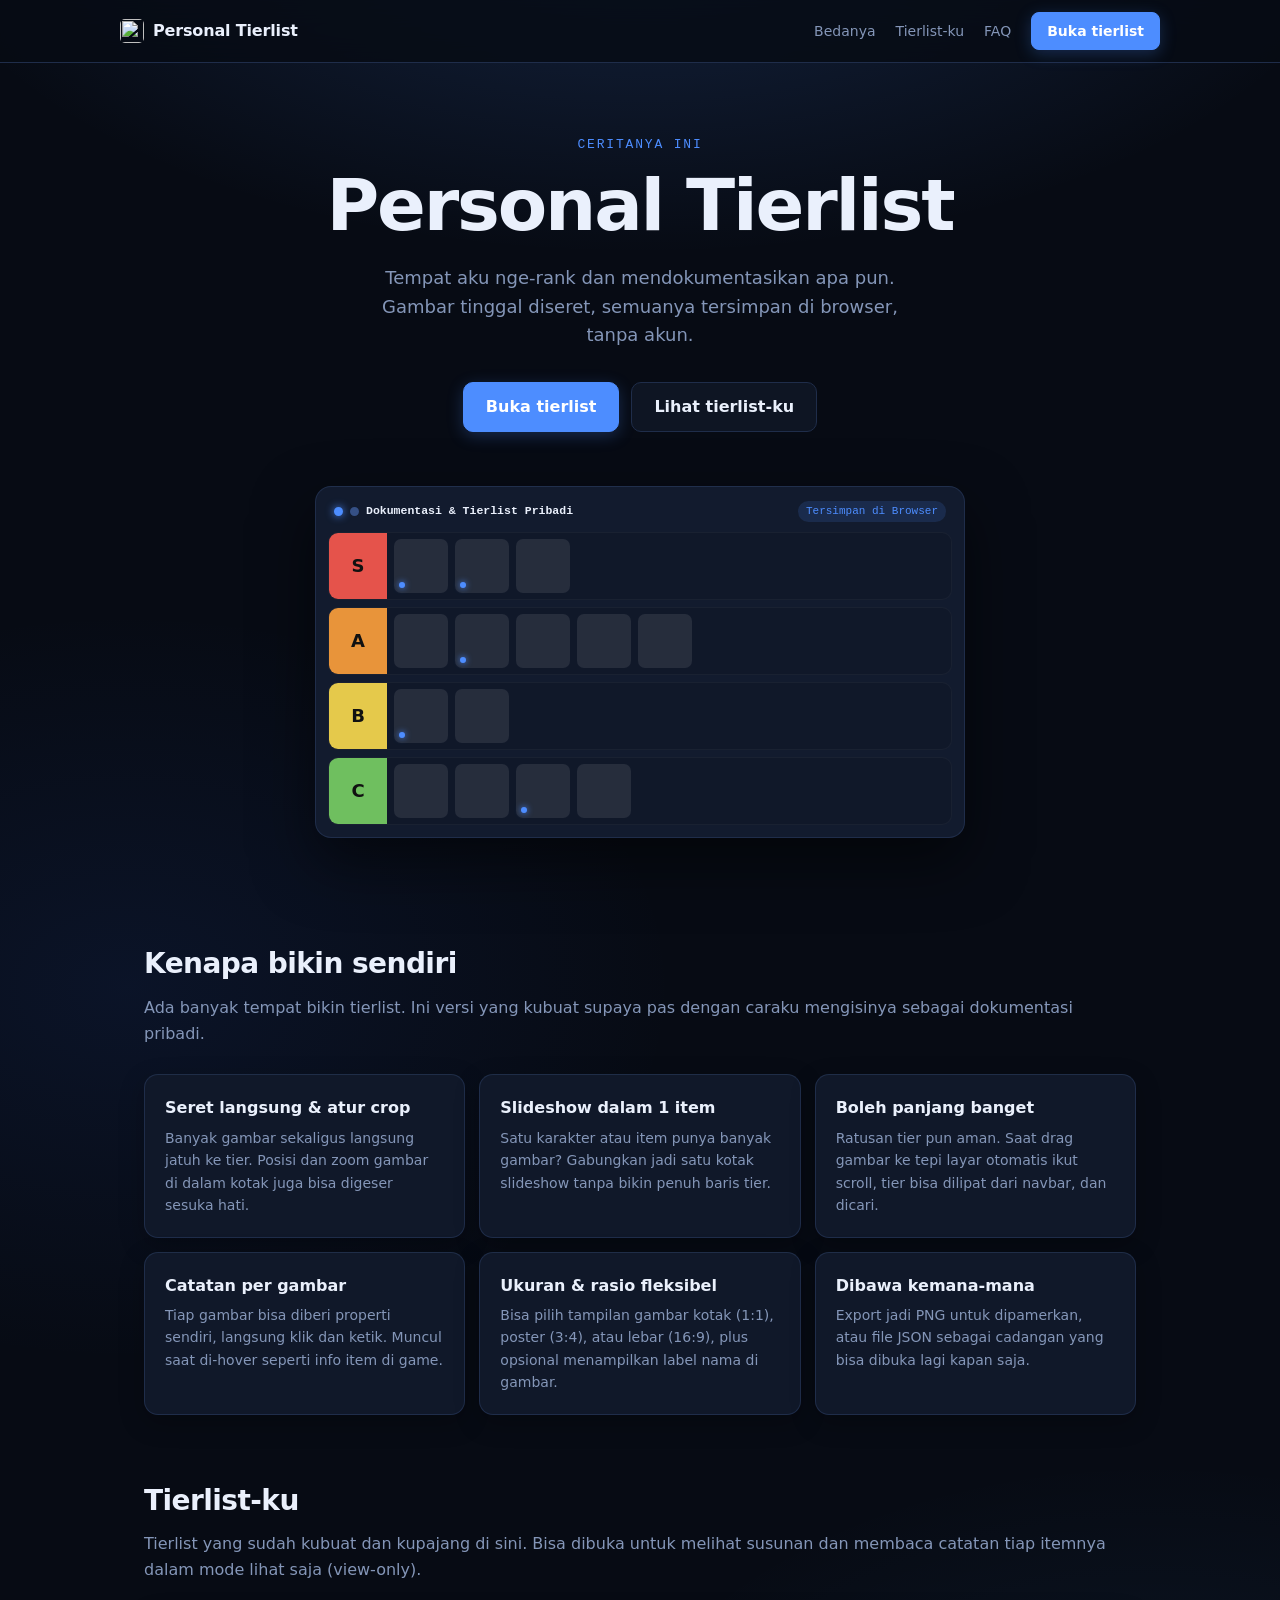
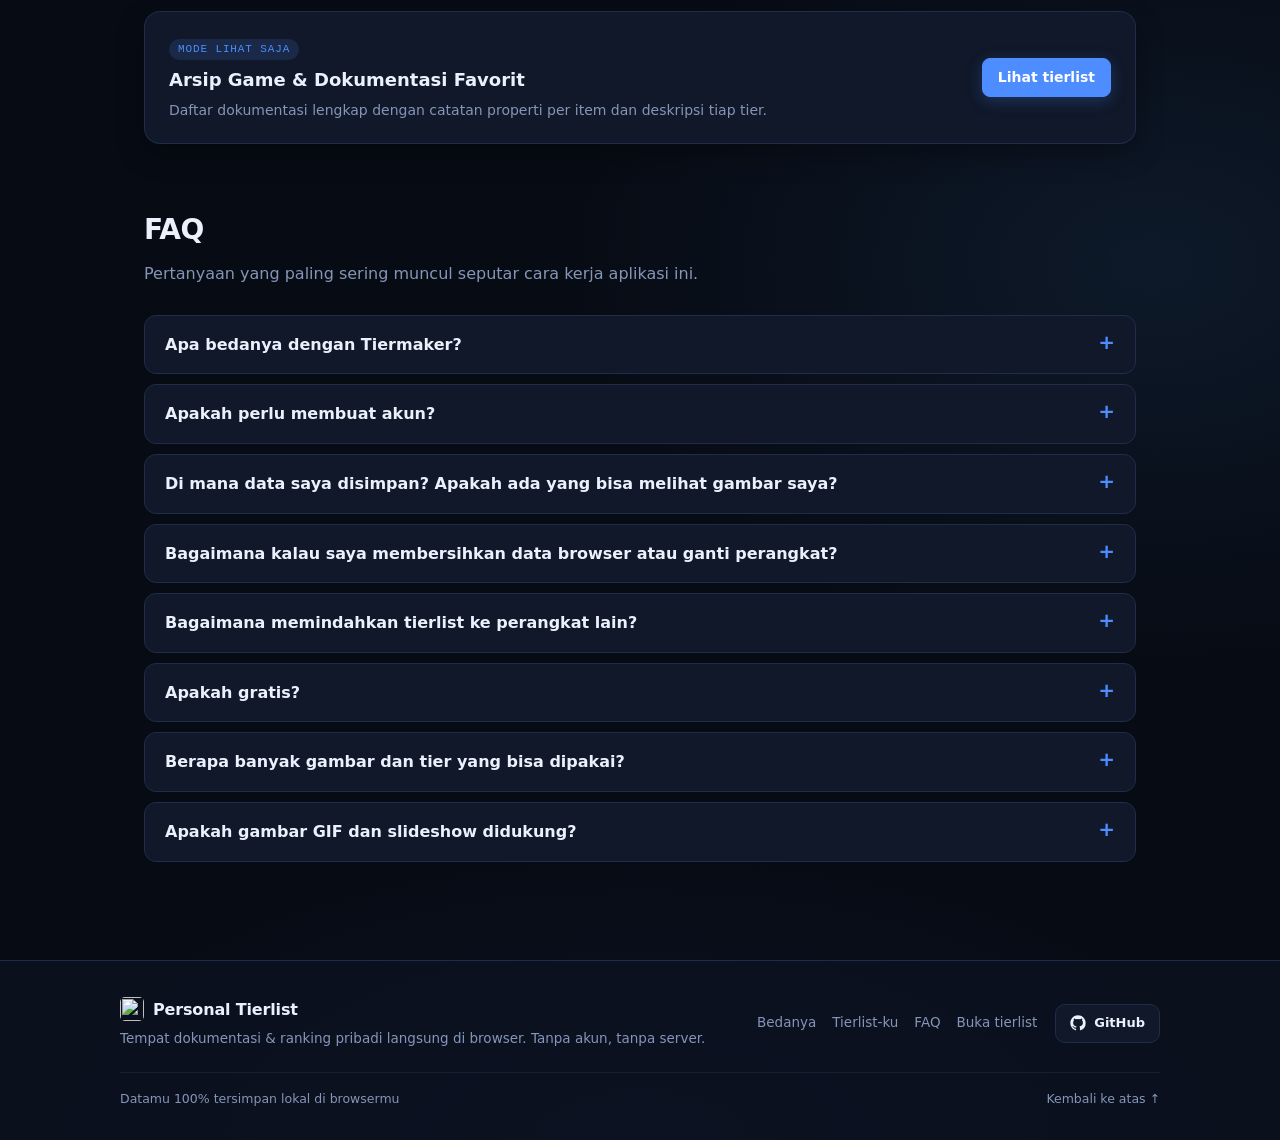
==== commit 457c6098: "Update cuy, banyak lah ini pokoknya" ====
--- a/index.html
+++ b/index.html
@@ -6,90 +6,117 @@
   <meta name="viewport" content="width=device-width, initial-scale=1">
   <title>Personal Tierlist</title>
   <meta name="description"
-    content="Tierlist pribadi yang tersimpan di browser. Tanpa akun, tanpa server, gambar tinggal diseret.">
+    content="Tierlist sekaligus dokumentasi pribadi yang tersimpan di browser. Tanpa akun, tanpa server, gambar tinggal diseret.">
   <meta name="theme-color" content="#070b14">
-  <!-- FAVICON: taruh file favicon.ico di folder ini, lalu hapus tanda komentar di baris bawah.
-<link rel="icon" href="favicon.ico">
--->
-  <link rel="stylesheet" href="theme.css?v=5a1">
-  <link rel="stylesheet" href="landing.css?v=5a1">
+  <link rel="icon" type="image/png" href="Personal%20Tierlist%20favicon-02.png">
+  <link rel="stylesheet" href="theme.css?v=8">
+  <link rel="stylesheet" href="landing.css?v=8">
 </head>
 
 <body>
 
   <nav class="nav">
-    <a class="brand" href="#atas">Personal Tierlist</a>
+    <a class="brand" href="#atas">
+      <img src="Personal%20Tierlist%20favicon-02.png" alt="" class="brand-icon">
+      <span>Personal Tierlist</span>
+    </a>
     <div class="navlinks">
       <a href="#beda">Bedanya</a>
+      <a href="#showcase">Tierlist-ku</a>
       <a href="#faq">FAQ</a>
       <a class="btn small" href="app.html">Buka tierlist</a>
     </div>
   </nav>
 
   <header class="hero" id="atas">
-    <p class="eyebrow">tierlist ku</p>
+    <p class="eyebrow">Ceritanya ini</p>
     <h1>Personal Tierlist</h1>
-    <p class="lead">Tempat aku nge-rank apa pun. Gambar tinggal diseret, semuanya tersimpan di browser, tanpa akun.</p>
+    <p class="lead">Tempat aku nge-rank dan mendokumentasikan apa pun. Gambar tinggal diseret, semuanya tersimpan di
+      browser, tanpa akun.</p>
     <div class="cta">
       <a class="btn" href="app.html">Buka tierlist</a>
-      <a class="btn ghost" href="#faq">Baca FAQ</a>
-    </div>
-
-    <!-- gambaran tampilan tierlist (hanya hiasan, dibuat dengan CSS) -->
+      <a class="btn ghost" href="#showcase">Lihat tierlist-ku</a>
+    </div>
+
+    <!-- gambaran tampilan tierlist interaktif saat di-hover -->
     <div class="mock" aria-hidden="true">
-      <div class="mrow"><b style="background:#e5534b">S</b><i></i><i></i><i></i></div>
-      <div class="mrow"><b style="background:#e8943a">A</b><i></i><i></i><i></i><i></i><i></i></div>
-      <div class="mrow"><b style="background:#e5c94b">B</b><i></i><i></i></div>
-      <div class="mrow"><b style="background:#6fbf5f">C</b><i></i><i></i><i></i><i></i></div>
+      <div class="mock-head">
+        <span class="m-dot"></span>
+        <span class="m-dot soft"></span>
+        <span class="m-label">Dokumentasi &amp; Tierlist Pribadi</span>
+        <span class="m-pill">Tersimpan di Browser</span>
+      </div>
+      <div class="mrow"><b style="background:#e5534b">S</b><i class="has-p"></i><i class="has-p"></i><i></i></div>
+      <div class="mrow"><b style="background:#e8943a">A</b><i></i><i class="has-p"></i><i></i><i></i><i></i></div>
+      <div class="mrow"><b style="background:#e5c94b">B</b><i class="has-p"></i><i></i></div>
+      <div class="mrow"><b style="background:#6fbf5f">C</b><i></i><i></i><i class="has-p"></i><i></i></div>
     </div>
   </header>
 
   <main>
     <section id="beda">
       <h2>Kenapa bikin sendiri</h2>
-      <p class="sub">Ada banyak tempat bikin tierlist. Ini versi yang kubuat supaya pas dengan caraku mengisinya.</p>
+      <p class="sub">Ada banyak tempat bikin tierlist. Ini versi yang kubuat supaya pas dengan caraku mengisinya sebagai
+        dokumentasi pribadi.</p>
       <div class="cards">
         <div class="card">
-          <h3>Seret langsung</h3>
-          <p>Banyak gambar sekaligus dari komputer, langsung jatuh ke tier. Tanpa langkah "pilih gambar".</p>
-        </div>
-        <div class="card">
-          <h3>Salah? Gampang dibenerin</h3>
-          <p>Hapus gambar dengan satu klik, dan ada undo kalau kepencet.</p>
+          <h3>Seret langsung &amp; atur crop</h3>
+          <p>Banyak gambar sekaligus langsung jatuh ke tier. Posisi dan zoom gambar di dalam kotak juga bisa digeser
+            sesuka hati.</p>
+        </div>
+        <div class="card">
+          <h3>Slideshow dalam 1 item</h3>
+          <p>Satu karakter atau item punya banyak gambar? Gabungkan jadi satu kotak slideshow tanpa bikin penuh baris
+            tier.</p>
         </div>
         <div class="card">
           <h3>Boleh panjang banget</h3>
-          <p>Ratusan tier pun aman. Tier bisa dilipat, dicari, dan inventaris gambar menempel di bawah layar.</p>
+          <p>Ratusan tier pun aman. Saat drag gambar ke tepi layar otomatis ikut scroll, tier bisa dilipat dari navbar,
+            dan dicari.</p>
         </div>
         <div class="card">
           <h3>Catatan per gambar</h3>
-          <p>Tiap gambar bisa diberi properti sendiri, muncul saat di-hover seperti info item di game.</p>
-        </div>
-        <div class="card">
-          <h3>Banyak tierlist</h3>
-          <p>Satu untuk karakter, satu untuk game, satu untuk makanan. Semuanya terpisah dan rapi.</p>
+          <p>Tiap gambar bisa diberi properti sendiri, langsung klik dan ketik. Muncul saat di-hover seperti info item
+            di game.</p>
+        </div>
+        <div class="card">
+          <h3>Ukuran &amp; rasio fleksibel</h3>
+          <p>Bisa pilih tampilan gambar kotak (1:1), poster (3:4), atau lebar (16:9), plus opsional menampilkan label
+            nama di gambar.</p>
         </div>
         <div class="card">
           <h3>Dibawa kemana-mana</h3>
-          <p>Export jadi PNG untuk dipamerkan, atau file JSON sebagai cadangan yang bisa dibuka lagi.</p>
+          <p>Export jadi PNG untuk dipamerkan, atau file JSON sebagai cadangan yang bisa dibuka lagi kapan saja.</p>
         </div>
       </div>
     </section>
 
-    <!-- CONTOH: bagian "contoh tierlist" menyusul setelah tierlist-nya jadi.
-       Taruh PNG-nya di sini, misalnya:
-       <section id="contoh"><h2>Contoh</h2><img src="contoh-1.png" alt="Contoh tierlist"></section> -->
+    <section id="showcase">
+      <h2>Tierlist-ku</h2>
+      <p class="sub">Tierlist yang sudah kubuat dan kupajang di sini. Bisa dibuka untuk melihat susunan dan membaca
+        catatan tiap itemnya dalam mode lihat saja (view-only).</p>
+      <div class="showcase-list">
+        <div class="sc-card">
+          <div class="sc-info">
+            <span class="sc-tag">Mode Lihat Saja</span>
+            <h3>Arsip Game &amp; Dokumentasi Favorit</h3>
+            <p>Daftar dokumentasi lengkap dengan catatan properti per item dan deskripsi tiap tier.</p>
+          </div>
+          <a class="btn small" href="app.html?view=showcase/tierlist-fikri.json">Lihat tierlist</a>
+        </div>
+      </div>
+    </section>
 
     <section id="faq">
       <h2>FAQ</h2>
-      <p class="sub">Pertanyaan yang paling sering muncul. Mau nambah? Salin satu blok &lt;details&gt; di bawah, lalu
-        ganti teksnya.</p>
+      <p class="sub">Pertanyaan yang paling sering muncul seputar cara kerja aplikasi ini.</p>
 
       <details>
         <summary>Apa bedanya dengan Tiermaker?</summary>
         <p>Aku bikin ini karena di tempat lain aku harus memilih gambar satu per satu dan susah menghapus gambar yang
-          salah. Di sini gambar diseret langsung dari komputer, bisa dihapus dan di-undo dengan mudah, dan tiap gambar
-          bisa punya catatan sendiri. Ini juga lebih personal: tierlist milikku, tersimpan di browserku.</p>
+          salah. Di sini gambar diseret langsung dari komputer, bisa diatur posisi crop-nya, bisa digabung jadi
+          slideshow,
+          dan tiap gambar punya catatan sendiri. Ini juga lebih personal: tierlist milikku, tersimpan di browserku.</p>
       </details>
       <details>
         <summary>Apakah perlu membuat akun?</summary>
@@ -123,16 +150,49 @@
           beberapa file.</p>
       </details>
       <details>
-        <summary>Apakah gambar GIF didukung?</summary>
-        <p>Didukung dan tetap bergerak di tierlist. GIF tidak dikecilkan, jadi ukurannya bisa besar. Saat export PNG,
-          GIF menjadi gambar diam.</p>
+        <summary>Apakah gambar GIF dan slideshow didukung?</summary>
+        <p>Didukung penuh. GIF tetap bergerak di tierlist, dan kamu juga bisa memasukkan beberapa gambar ke dalam satu
+          item
+          agar berganti-ganti otomatis seperti slideshow. Saat export PNG, frame yang sedang aktif atau utama yang akan
+          digambar.</p>
       </details>
     </section>
   </main>
 
-  <footer>
-    <p>Personal Tierlist · dibuat sendiri, tanpa akun · datamu tinggal di browsermu</p>
-    <p><a href="#atas">Kembali ke atas</a> · <a href="app.html">Buka tierlist</a></p>
+  <footer class="site-footer">
+    <div class="footer-inner">
+      <div class="footer-top">
+        <div class="footer-brand-wrap">
+          <a class="brand" href="#atas">
+            <img src="Personal%20Tierlist%20favicon-02.png" alt="" class="brand-icon">
+            <span>Personal Tierlist</span>
+          </a>
+          <p class="footer-tagline">Tempat dokumentasi &amp; ranking pribadi langsung di browser. Tanpa akun, tanpa
+            server.</p>
+        </div>
+
+        <div class="footer-right">
+          <nav class="footer-nav">
+            <a href="#beda">Bedanya</a>
+            <a href="#showcase">Tierlist-ku</a>
+            <a href="#faq">FAQ</a>
+            <a href="app.html">Buka tierlist</a>
+          </nav>
+          <a class="gh-btn" href="https://github.com/fikxz" target="_blank" rel="noopener noreferrer">
+            <svg width="16" height="16" viewBox="0 0 24 24" fill="currentColor">
+              <path
+                d="M12 .5C5.65.5.5 5.65.5 12c0 5.08 3.29 9.39 7.86 10.91.58.11.79-.25.79-.56 0-.28-.01-1.02-.02-2-3.2.7-3.88-1.54-3.88-1.54-.52-1.33-1.28-1.68-1.28-1.68-1.05-.71.08-.7.08-.7 1.16.08 1.77 1.19 1.77 1.19 1.03 1.76 2.7 1.25 3.36.96.1-.75.4-1.25.73-1.54-2.55-.29-5.24-1.28-5.24-5.68 0-1.26.45-2.28 1.18-3.09-.12-.29-.51-1.46.11-3.05 0 0 .97-.31 3.17 1.18a11.02 11.02 0 0 1 5.78 0c2.2-1.49 3.16-1.18 3.16-1.18.63 1.59.24 2.76.12 3.05.74.81 1.18 1.83 1.18 3.09 0 4.41-2.69 5.38-5.26 5.67.41.36.78 1.06.78 2.14 0 1.55-.01 2.79-.01 3.17 0 .31.21.68.8.56A11.51 11.51 0 0 0 23.5 12C23.5 5.65 18.35.5 12 .5z" />
+            </svg>
+            <span>GitHub</span>
+          </a>
+        </div>
+      </div>
+
+      <div class="footer-bottom">
+        <span>Datamu 100% tersimpan lokal di browsermu</span>
+        <a href="#atas">Kembali ke atas ↑</a>
+      </div>
+    </div>
   </footer>
 
 </body>
--- a/theme.css
+++ b/theme.css
@@ -1,13 +1,32 @@
-/* Palet warna Personal Tierlist. Ubah di sini, semua halaman ikut berubah. */
+/* Palet warna Personal Tierlist — Dark Navy Blue (Seimbang: 2-layer depth + glow halus) */
 :root {
   --bg: #070b14;
-  /* latar halaman */
-  --panel: #0e1524;
-  /* kartu / baris */
-  --panel2: #131c30;
-  /* pop-up / menu */
-  --border: #1c2740;
-  --text: #e7ecf8;
-  --muted: #7886a8;
+  /* latar utama biru gelap pekat */
+  --bg-elev: #0c1220;
+  /* latar bar / footer */
+  --panel: #101829;
+  /* kartu / baris tier */
+  --panel-hover: #162138;
+  /* kartu saat di-hover */
+  --panel2: #121b2e;
+  /* cangkang luar pop-up */
+  --panel-inner: #1a2640;
+  /* kartu dalam pop-up (2-layer seperti referensi screenshot) */
+  --panel3: #0b101d;
+  /* kolom input */
+  --border: #1f2d4a;
+  /* garis tepi biru gelap */
+  --border-light: rgba(120, 170, 255, 0.14);
+  --text: #eaf0fc;
+  /* teks utama */
+  --muted: #8496b8;
+  /* teks sekunder */
   --accent: #4d8dff;
+  /* aksen biru utama */
+  --accent-glow: rgba(77, 141, 255, 0.34);
+  --danger: #ff5c6c;
+  --success: #4ade80;
+  --warn: #ffcf5a;
+  --ease-out: cubic-bezier(0.22, 1, 0.36, 1);
+  --ease-spring: cubic-bezier(0.34, 1.56, 0.64, 1);
 }
--- a/landing.css
+++ b/landing.css
@@ -1,294 +1,578 @@
 /* Halaman depan Personal Tierlist. Warna ada di theme.css. */
 * {
-       box-sizing: border-box;
+  box-sizing: border-box;
+  scrollbar-width: thin;
+  scrollbar-color: #293b5f transparent;
+}
+
+*::-webkit-scrollbar {
+  width: 8px;
+  height: 8px;
+}
+
+*::-webkit-scrollbar-track {
+  background: transparent;
+}
+
+*::-webkit-scrollbar-thumb {
+  background: #293b5f;
+  border-radius: 999px;
+}
+
+*::-webkit-scrollbar-thumb:hover {
+  background: #3d568a;
 }
 
 html {
-       scroll-behavior: smooth;
-       scroll-padding-top: 72px;
-}
-
+  scroll-behavior: smooth;
+  scroll-padding-top: 72px;
+}
+
+/* Variasi background: berlapis cahaya ambient biru/indigo lembut di beberapa titik halaman (bukan pattern) */
 body {
-       margin: 0;
-       color: var(--text);
-       font-family: system-ui, "Segoe UI", sans-serif;
-       line-height: 1.6;
-       background: radial-gradient(1100px 520px at 50% -120px, rgba(77, 141, 255, .16), transparent 70%), var(--bg);
+  margin: 0;
+  color: var(--text);
+  font-family: system-ui, "Segoe UI", sans-serif;
+  line-height: 1.6;
+  background-color: var(--bg);
+  background-image:
+    radial-gradient(1050px 520px at 50% -110px, rgba(77, 141, 255, 0.2), transparent 70%),
+    radial-gradient(760px 520px at 10% 36%, rgba(45, 95, 215, 0.1), transparent 72%),
+    radial-gradient(820px 560px at 90% 68%, rgba(77, 166, 255, 0.09), transparent 72%),
+    radial-gradient(900px 420px at 50% 100%, rgba(56, 110, 220, 0.08), transparent 70%);
+  background-attachment: scroll;
 }
 
 a {
-       color: inherit;
+  color: inherit;
 }
 
 .nav {
-       position: sticky;
-       top: 0;
-       z-index: 10;
-       display: flex;
-       align-items: center;
-       justify-content: space-between;
-       padding: 12px max(24px, calc((100% - 1040px) / 2));
-       background: rgba(7, 11, 20, .78);
-       backdrop-filter: blur(12px);
-       border-bottom: 1px solid var(--border);
+  position: sticky;
+  top: 0;
+  z-index: 20;
+  display: flex;
+  align-items: center;
+  justify-content: space-between;
+  padding: 12px max(24px, calc((100% - 1040px) / 2));
+  background: rgba(7, 11, 20, 0.82);
+  backdrop-filter: blur(14px);
+  border-bottom: 1px solid var(--border);
 }
 
 .brand {
-       font-weight: 700;
-       text-decoration: none;
-       letter-spacing: -.01em;
+  display: inline-flex;
+  align-items: center;
+  gap: 9px;
+  font-weight: 700;
+  text-decoration: none;
+  letter-spacing: -0.01em;
+}
+
+.brand-icon {
+  width: 24px;
+  height: 24px;
+  border-radius: 5px;
+  object-fit: contain;
 }
 
 .navlinks {
-       display: flex;
-       align-items: center;
-       gap: 20px;
-       font-size: 14px;
-}
-
-.navlinks a {
-       text-decoration: none;
-       color: var(--muted);
-}
-
-.navlinks a:hover {
-       color: var(--text);
+  display: flex;
+  align-items: center;
+  gap: 20px;
+  font-size: 14px;
+}
+
+.navlinks a:not(.btn) {
+  text-decoration: none;
+  color: var(--muted);
+  transition: color 0.16s;
+}
+
+.navlinks a:not(.btn):hover {
+  color: var(--text);
 }
 
 .navlinks .btn {
-       color: #fff;
+  color: #fff;
 }
 
 .btn {
-       display: inline-block;
-       padding: 12px 22px;
-       border-radius: 10px;
-       background: var(--accent);
-       color: #fff;
-       font-weight: 600;
-       text-decoration: none;
-       border: 1px solid var(--accent);
-       transition: transform .12s, filter .12s;
+  display: inline-block;
+  padding: 11px 22px;
+  border-radius: 10px;
+  background: var(--accent);
+  color: #fff;
+  font-weight: 600;
+  text-decoration: none;
+  border: 1px solid var(--accent);
+  box-shadow: 0 4px 16px rgba(77, 141, 255, 0.25);
+  transition: transform 0.18s var(--ease-spring), filter 0.16s, box-shadow 0.18s;
 }
 
 .btn:hover {
-       filter: brightness(1.1);
-       transform: translateY(-1px);
+  filter: brightness(1.08);
+  transform: translateY(-2px);
+  box-shadow: 0 8px 24px var(--accent-glow);
+}
+
+.btn:active {
+  transform: translateY(0) scale(0.98);
 }
 
 .btn.small {
-       padding: 7px 14px;
-       font-size: 14px;
-       border-radius: 8px;
+  padding: 7px 15px;
+  font-size: 14px;
+  border-radius: 8px;
 }
 
 .btn.ghost {
-       background: transparent;
-       color: var(--text);
-       border-color: var(--border);
+  background: rgba(16, 24, 41, 0.75);
+  color: var(--text);
+  border-color: var(--border);
+  box-shadow: none;
 }
 
 .btn.ghost:hover {
-       border-color: var(--muted);
+  background: var(--panel-hover);
+  border-color: var(--accent);
+  box-shadow: 0 6px 20px rgba(0, 0, 0, 0.35);
 }
 
 .hero {
-       max-width: 1040px;
-       margin: 0 auto;
-       padding: 72px 24px 48px;
-       text-align: center;
+  max-width: 1040px;
+  margin: 0 auto;
+  padding: 72px 24px 48px;
+  text-align: center;
 }
 
 .eyebrow {
-       margin: 0 0 12px;
-       font-family: ui-monospace, Consolas, monospace;
-       font-size: 13px;
-       letter-spacing: .14em;
-       text-transform: uppercase;
-       color: var(--accent);
+  margin: 0 0 12px;
+  font-family: ui-monospace, Consolas, monospace;
+  font-size: 13px;
+  letter-spacing: 0.14em;
+  text-transform: uppercase;
+  color: var(--accent);
 }
 
 .hero h1 {
-       margin: 0;
-       font-size: clamp(40px, 8vw, 72px);
-       line-height: 1.05;
-       letter-spacing: -.03em;
+  margin: 0;
+  font-size: clamp(40px, 8vw, 72px);
+  line-height: 1.05;
+  letter-spacing: -0.03em;
 }
 
 .lead {
-       max-width: 560px;
-       margin: 20px auto 0;
-       font-size: 18px;
-       color: var(--muted);
+  max-width: 560px;
+  margin: 20px auto 0;
+  font-size: 18px;
+  color: var(--muted);
 }
 
 .cta {
-       display: flex;
-       gap: 12px;
-       justify-content: center;
-       flex-wrap: wrap;
-       margin-top: 32px;
-}
-
+  display: flex;
+  gap: 12px;
+  justify-content: center;
+  flex-wrap: wrap;
+  margin-top: 32px;
+}
+
+/* Mockup interaktif dengan animasi hover yang dikembalikan */
 .mock {
-       max-width: 640px;
-       margin: 56px auto 0;
-       padding: 10px;
-       text-align: left;
-       background: var(--panel);
-       border: 1px solid var(--border);
-       border-radius: 14px;
-       box-shadow: 0 24px 60px rgba(0, 0, 0, .45);
+  max-width: 650px;
+  margin: 54px auto 0;
+  padding: 12px;
+  text-align: left;
+  background: var(--panel2);
+  border: 1px solid var(--border);
+  border-top-color: var(--border-light);
+  border-radius: 16px;
+  box-shadow: 0 24px 60px rgba(0, 0, 0, 0.52);
+  transition: transform 0.3s var(--ease-out), box-shadow 0.3s var(--ease-out), border-color 0.3s;
+}
+
+.mock:hover {
+  transform: translateY(-3px);
+  border-color: rgba(77, 141, 255, 0.45);
+  box-shadow: 0 30px 68px rgba(0, 0, 0, 0.6), 0 0 24px rgba(77, 141, 255, 0.14);
+}
+
+.mock-head {
+  display: flex;
+  align-items: center;
+  gap: 7px;
+  padding: 2px 6px 10px;
+  font-family: ui-monospace, Consolas, monospace;
+  font-size: 11.5px;
+  color: var(--muted);
+}
+
+.m-dot {
+  width: 9px;
+  height: 9px;
+  border-radius: 50%;
+  background: var(--accent);
+  box-shadow: 0 0 8px var(--accent);
+}
+
+.m-dot.soft {
+  background: #355085;
+  box-shadow: none;
+}
+
+.m-label {
+  color: var(--text);
+  font-weight: 600;
+}
+
+.m-pill {
+  margin-left: auto;
+  padding: 2px 8px;
+  border-radius: 999px;
+  background: rgba(77, 141, 255, 0.14);
+  color: var(--accent);
+  font-size: 11px;
 }
 
 .mrow {
-       display: flex;
-       gap: 6px;
-       margin-bottom: 6px;
-       padding-right: 6px;
-       background: rgba(255, 255, 255, .03);
-       border-radius: 8px;
-       overflow: hidden;
+  display: flex;
+  gap: 7px;
+  margin-bottom: 7px;
+  padding-right: 7px;
+  background: var(--panel);
+  border: 1px solid rgba(255, 255, 255, 0.04);
+  border-radius: 10px;
+  overflow: hidden;
+  transition: transform 0.2s var(--ease-out), border-color 0.2s, background 0.2s;
+}
+
+.mrow:hover {
+  transform: translateX(4px);
+  background: var(--panel-hover);
+  border-color: rgba(77, 141, 255, 0.38);
 }
 
 .mrow:last-child {
-       margin-bottom: 0;
+  margin-bottom: 0;
 }
 
 .mrow b {
-       display: flex;
-       align-items: center;
-       justify-content: center;
-       width: 56px;
-       flex: none;
-       color: #111;
-       font-size: 18px;
+  display: flex;
+  align-items: center;
+  justify-content: center;
+  width: 58px;
+  flex: none;
+  color: #111;
+  font-size: 18px;
 }
 
 .mrow i {
-       width: 54px;
-       height: 54px;
-       margin: 6px 0;
-       border-radius: 6px;
-       background: rgba(255, 255, 255, .1);
-       flex: none;
+  position: relative;
+  width: 54px;
+  height: 54px;
+  margin: 6px 0;
+  border-radius: 7px;
+  background: rgba(255, 255, 255, 0.09);
+  flex: none;
+  transition: transform 0.22s var(--ease-spring), background 0.2s, box-shadow 0.2s;
+}
+
+.mrow i:hover {
+  transform: translateY(-2px) scale(1.08);
+  background: rgba(77, 141, 255, 0.24);
+  box-shadow: 0 4px 12px rgba(0, 0, 0, 0.35), 0 0 0 2px var(--accent);
+}
+
+.mrow i.has-p::after {
+  content: "";
+  position: absolute;
+  left: 5px;
+  bottom: 5px;
+  width: 6px;
+  height: 6px;
+  border-radius: 50%;
+  background: var(--accent);
+  box-shadow: 0 0 6px var(--accent);
 }
 
 main {
-       max-width: 1040px;
-       margin: 0 auto;
-       padding: 0 24px;
+  max-width: 1040px;
+  margin: 0 auto;
+  padding: 0 24px;
 }
 
 section {
-       padding: 56px 0 8px;
+  padding: 56px 0 8px;
 }
 
 section h2 {
-       margin: 0 0 8px;
-       font-size: 28px;
-       letter-spacing: -.02em;
+  margin: 0 0 8px;
+  font-size: 28px;
+  letter-spacing: -0.02em;
 }
 
 .sub {
-       margin: 0 0 28px;
-       color: var(--muted);
+  margin: 0 0 28px;
+  color: var(--muted);
 }
 
 .cards {
-       display: grid;
-       grid-template-columns: repeat(3, 1fr);
-       gap: 14px;
+  display: grid;
+  grid-template-columns: repeat(3, 1fr);
+  gap: 14px;
 }
 
 .card {
-       padding: 20px;
-       background: var(--panel);
-       border: 1px solid var(--border);
-       border-radius: 14px;
+  padding: 20px;
+  background: var(--panel);
+  border: 1px solid var(--border);
+  border-top-color: var(--border-light);
+  border-radius: 14px;
+  box-shadow: 0 8px 24px rgba(0, 0, 0, 0.25);
+  transition: transform 0.22s var(--ease-out), border-color 0.22s, background 0.22s, box-shadow 0.22s;
+}
+
+.card:hover {
+  transform: translateY(-3px);
+  background: var(--panel-hover);
+  border-color: rgba(77, 141, 255, 0.45);
+  box-shadow: 0 14px 32px rgba(0, 0, 0, 0.38), 0 0 18px rgba(77, 141, 255, 0.1);
 }
 
 .card h3 {
-       margin: 0 0 6px;
-       font-size: 16px;
+  margin: 0 0 6px;
+  font-size: 16px;
 }
 
 .card p {
-       margin: 0;
-       font-size: 14px;
-       color: var(--muted);
+  margin: 0;
+  font-size: 14px;
+  color: var(--muted);
+}
+
+/* Showcase */
+.showcase-list {
+  display: flex;
+  flex-direction: column;
+  gap: 12px;
+}
+
+.sc-card {
+  display: flex;
+  align-items: center;
+  justify-content: space-between;
+  gap: 20px;
+  padding: 22px 24px;
+  background: var(--panel);
+  border: 1px solid var(--border);
+  border-top-color: var(--border-light);
+  border-radius: 16px;
+  box-shadow: 0 10px 28px rgba(0, 0, 0, 0.3);
+  transition: transform 0.22s var(--ease-out), border-color 0.22s, box-shadow 0.22s;
+}
+
+.sc-card:hover {
+  transform: translateY(-2px);
+  border-color: rgba(77, 141, 255, 0.5);
+  box-shadow: 0 14px 34px rgba(0, 0, 0, 0.42), 0 0 20px rgba(77, 141, 255, 0.12);
+}
+
+.sc-tag {
+  display: inline-block;
+  margin-bottom: 6px;
+  padding: 2px 9px;
+  border-radius: 999px;
+  background: rgba(77, 141, 255, 0.14);
+  font-family: ui-monospace, Consolas, monospace;
+  font-size: 11px;
+  color: var(--accent);
+  text-transform: uppercase;
+  letter-spacing: 0.08em;
+}
+
+.sc-info h3 {
+  margin: 0 0 4px;
+  font-size: 18px;
+}
+
+.sc-info p {
+  margin: 0;
+  font-size: 14px;
+  color: var(--muted);
 }
 
 details {
-       margin-bottom: 10px;
-       background: var(--panel);
-       border: 1px solid var(--border);
-       border-radius: 12px;
+  margin-bottom: 10px;
+  background: var(--panel);
+  border: 1px solid var(--border);
+  border-radius: 12px;
+  transition: border-color 0.18s, background 0.18s;
+}
+
+details:hover {
+  border-color: rgba(77, 141, 255, 0.35);
+}
+
+details[open] {
+  background: var(--panel-hover);
+  border-color: rgba(77, 141, 255, 0.5);
 }
 
 summary {
-       padding: 16px 20px;
-       font-weight: 600;
-       cursor: pointer;
-       list-style: none;
-       display: flex;
-       justify-content: space-between;
-       gap: 16px;
+  padding: 16px 20px;
+  font-weight: 600;
+  cursor: pointer;
+  list-style: none;
+  display: flex;
+  justify-content: space-between;
+  gap: 16px;
 }
 
 summary::-webkit-details-marker {
-       display: none;
+  display: none;
 }
 
 summary::after {
-       content: "+";
-       color: var(--accent);
-       font-size: 20px;
-       line-height: 1;
-       flex: none;
+  content: "+";
+  color: var(--accent);
+  font-size: 20px;
+  line-height: 1;
+  flex: none;
 }
 
 details[open] summary::after {
-       content: "−";
+  content: "−";
 }
 
 details p {
-       margin: 0;
-       padding: 0 20px 18px;
-       color: var(--muted);
-}
-
-footer {
-       margin-top: 72px;
-       padding: 32px 24px 48px;
-       text-align: center;
-       font-size: 13px;
-       color: var(--muted);
-       border-top: 1px solid var(--border);
-}
-
-footer p {
-       margin: 4px 0;
-}
-
-footer a {
-       color: var(--muted);
-}
-
-footer a:hover {
-       color: var(--text);
+  margin: 0;
+  padding: 0 20px 18px;
+  color: var(--muted);
+}
+
+/* Footer: Tengah-tengah (Rapi, berisi, tapi tidak berlebihan) */
+.site-footer {
+  margin-top: 80px;
+  padding: 36px 24px 32px;
+  background: rgba(12, 18, 32, 0.75);
+  border-top: 1px solid var(--border);
+}
+
+.footer-inner {
+  max-width: 1040px;
+  margin: 0 auto;
+}
+
+.footer-top {
+  display: flex;
+  align-items: center;
+  justify-content: space-between;
+  flex-wrap: wrap;
+  gap: 20px;
+  padding-bottom: 22px;
+  border-bottom: 1px solid rgba(255, 255, 255, 0.06);
+}
+
+.footer-brand-wrap {
+  display: flex;
+  flex-direction: column;
+  gap: 6px;
+}
+
+.footer-tagline {
+  margin: 0;
+  font-size: 13.5px;
+  color: var(--muted);
+}
+
+.footer-right {
+  display: flex;
+  align-items: center;
+  flex-wrap: wrap;
+  gap: 18px;
+}
+
+.footer-nav {
+  display: flex;
+  align-items: center;
+  gap: 16px;
+  font-size: 13.5px;
+}
+
+.footer-nav a {
+  text-decoration: none;
+  color: var(--muted);
+  transition: color 0.16s;
+}
+
+.footer-nav a:hover {
+  color: var(--text);
+}
+
+.gh-btn {
+  display: inline-flex;
+  align-items: center;
+  gap: 8px;
+  padding: 8px 14px;
+  border-radius: 10px;
+  background: var(--panel);
+  border: 1px solid var(--border);
+  color: var(--text);
+  font-size: 13px;
+  font-weight: 600;
+  text-decoration: none;
+  transition: transform 0.18s var(--ease-spring), border-color 0.18s, background 0.18s, box-shadow 0.18s;
+}
+
+.gh-btn:hover {
+  transform: translateY(-2px);
+  background: var(--panel-hover);
+  border-color: var(--accent);
+  box-shadow: 0 6px 18px rgba(0, 0, 0, 0.35);
+}
+
+.footer-bottom {
+  display: flex;
+  align-items: center;
+  justify-content: space-between;
+  flex-wrap: wrap;
+  gap: 12px;
+  padding-top: 16px;
+  font-size: 12.5px;
+  color: var(--muted);
+}
+
+.footer-bottom a {
+  text-decoration: none;
+  color: var(--muted);
+  transition: color 0.16s;
+}
+
+.footer-bottom a:hover {
+  color: var(--accent);
 }
 
 @media (max-width: 760px) {
-       .cards {
-              grid-template-columns: 1fr;
-       }
-
-       .navlinks a:not(.btn) {
-              display: none;
-       }
-
-       .hero {
-              padding-top: 48px;
-       }
+  .cards {
+    grid-template-columns: 1fr;
+  }
+
+  .sc-card {
+    flex-direction: column;
+    align-items: flex-start;
+  }
+
+  .navlinks a:not(.btn) {
+    display: none;
+  }
+
+  .hero {
+    padding-top: 48px;
+  }
+
+  .footer-top,
+  .footer-bottom {
+    flex-direction: column;
+    align-items: flex-start;
+  }
 }
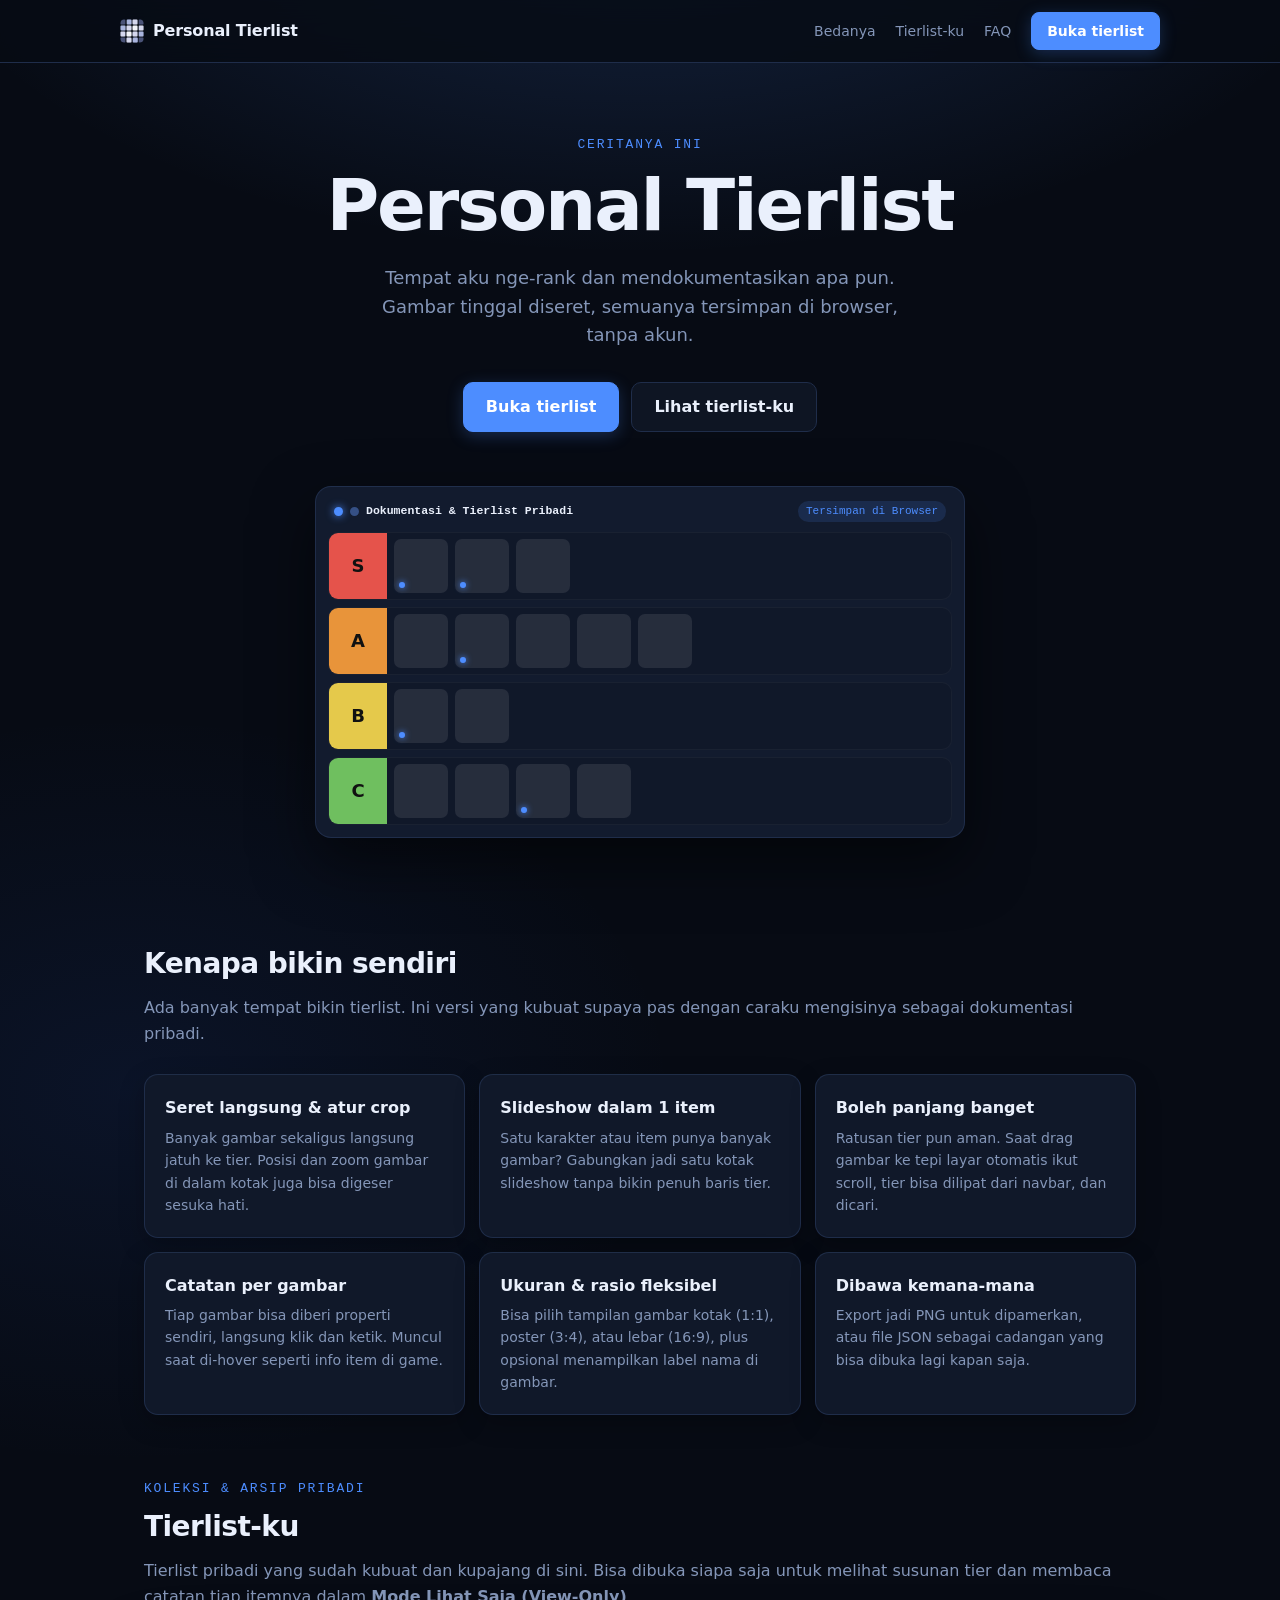
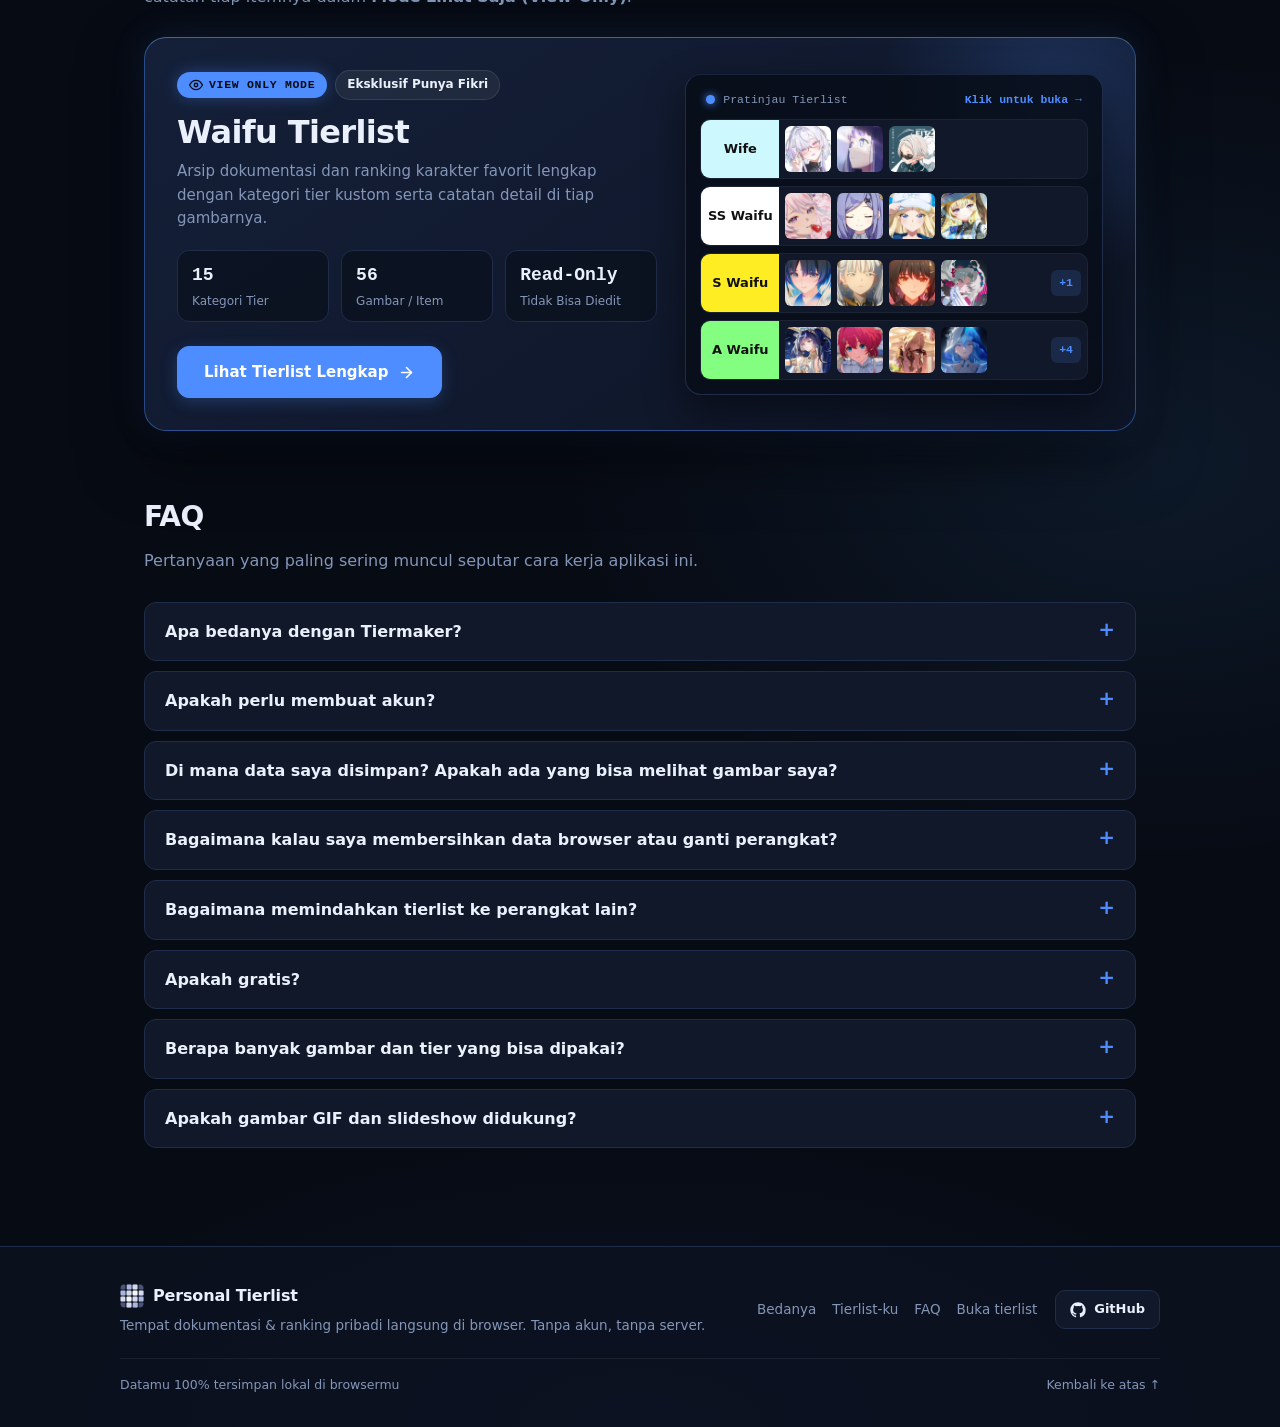
==== commit 559a4eb3: "Bug fix, update di inventori, dll" ====
--- a/index.html
+++ b/index.html
@@ -9,8 +9,8 @@
     content="Tierlist sekaligus dokumentasi pribadi yang tersimpan di browser. Tanpa akun, tanpa server, gambar tinggal diseret.">
   <meta name="theme-color" content="#070b14">
   <link rel="icon" type="image/png" href="Personal%20Tierlist%20favicon-02.png">
-  <link rel="stylesheet" href="theme.css?v=8">
-  <link rel="stylesheet" href="landing.css?v=8">
+  <link rel="stylesheet" href="theme.css?v=10">
+  <link rel="stylesheet" href="landing.css?v=10">
 </head>
 
 <body>
@@ -92,18 +92,63 @@
     </section>
 
     <section id="showcase">
-      <h2>Tierlist-ku</h2>
-      <p class="sub">Tierlist yang sudah kubuat dan kupajang di sini. Bisa dibuka untuk melihat susunan dan membaca
-        catatan tiap itemnya dalam mode lihat saja (view-only).</p>
-      <div class="showcase-list">
-        <div class="sc-card">
-          <div class="sc-info">
-            <span class="sc-tag">Mode Lihat Saja</span>
-            <h3>Arsip Game &amp; Dokumentasi Favorit</h3>
-            <p>Daftar dokumentasi lengkap dengan catatan properti per item dan deskripsi tiap tier.</p>
-          </div>
-          <a class="btn small" href="app.html?view=showcase/tierlist-fikri.json">Lihat tierlist</a>
-        </div>
+      <div class="sc-sec-head">
+        <p class="eyebrow sc-eyebrow">KOLEKSI &amp; ARSIP PRIBADI</p>
+        <h2>Tierlist-ku</h2>
+        <p class="sub">Tierlist pribadi yang sudah kubuat dan kupajang di sini. Bisa dibuka siapa saja untuk melihat susunan tier dan membaca catatan tiap itemnya dalam <strong>Mode Lihat Saja (View-Only)</strong>.</p>
+      </div>
+
+      <div class="sc-featured">
+        <div class="sc-glow-orb" aria-hidden="true"></div>
+
+        <div class="sc-left">
+          <div class="sc-badges">
+            <span class="sc-badge-main">
+              <svg width="14" height="14" viewBox="0 0 24 24" fill="none" stroke="currentColor" stroke-width="2.3" stroke-linecap="round" stroke-linejoin="round"><path d="M1 12s4-8 11-8 11 8 11 8-4 8-11 8-11-8-11-8z"/><circle cx="12" cy="12" r="3"/></svg>
+              <span>VIEW ONLY MODE</span>
+            </span>
+            <span class="sc-badge-sub">Eksklusif Punya Fikri</span>
+          </div>
+
+          <h3 id="scTitle">Waifu Tierlist</h3>
+          <p class="sc-desc" id="scDesc">Arsip dokumentasi dan ranking karakter favorit lengkap dengan kategori tier kustom serta catatan detail di tiap gambarnya.</p>
+
+          <div class="sc-stats">
+            <div class="sc-stat">
+              <strong id="scTierCount">15</strong>
+              <span>Kategori Tier</span>
+            </div>
+            <div class="sc-stat">
+              <strong id="scImgCount">98</strong>
+              <span>Gambar / Item</span>
+            </div>
+            <div class="sc-stat">
+              <strong>Read-Only</strong>
+              <span>Tidak Bisa Diedit</span>
+            </div>
+          </div>
+
+          <div class="sc-cta-row">
+            <a class="btn sc-open-btn" href="app.html?view=showcase/tierlist-fikri.json">
+              <span>Lihat Tierlist Lengkap</span>
+              <svg width="17" height="17" viewBox="0 0 24 24" fill="none" stroke="currentColor" stroke-width="2.3" stroke-linecap="round" stroke-linejoin="round"><line x1="5" y1="12" x2="19" y2="12"/><polyline points="12 5 19 12 12 19"/></svg>
+            </a>
+          </div>
+        </div>
+
+        <a class="sc-preview" id="scPreview" href="app.html?view=showcase/tierlist-fikri.json" title="Klik untuk membuka tierlist dalam Mode Lihat Saja">
+          <div class="sc-prev-head">
+            <span class="m-dot"></span>
+            <span>Pratinjau Tierlist</span>
+            <span class="sc-prev-hint">Klik untuk buka →</span>
+          </div>
+          <div class="sc-prev-rows" id="scPrevRows">
+            <div class="sc-prow"><b style="background:#cdf8fe;color:#111">Wife</b><i></i><i></i><i></i></div>
+            <div class="sc-prow"><b style="background:#ffffff;color:#111">SS Waifu</b><i></i><i></i><i></i><i></i></div>
+            <div class="sc-prow"><b style="background:#ffed24;color:#111">S Waifu</b><i></i><i></i><i></i><i></i></div>
+            <div class="sc-prow"><b style="background:#83fe81;color:#111">A Waifu</b><i></i><i></i><i></i><i></i></div>
+          </div>
+        </a>
       </div>
     </section>
 
@@ -178,7 +223,7 @@
             <a href="#faq">FAQ</a>
             <a href="app.html">Buka tierlist</a>
           </nav>
-          <a class="gh-btn" href="https://github.com/fikxz" target="_blank" rel="noopener noreferrer">
+          <a class="gh-btn" href="https://github.com/fikrisalim-ra" target="_blank" rel="noopener noreferrer">
             <svg width="16" height="16" viewBox="0 0 24 24" fill="currentColor">
               <path
                 d="M12 .5C5.65.5.5 5.65.5 12c0 5.08 3.29 9.39 7.86 10.91.58.11.79-.25.79-.56 0-.28-.01-1.02-.02-2-3.2.7-3.88-1.54-3.88-1.54-.52-1.33-1.28-1.68-1.28-1.68-1.05-.71.08-.7.08-.7 1.16.08 1.77 1.19 1.77 1.19 1.03 1.76 2.7 1.25 3.36.96.1-.75.4-1.25.73-1.54-2.55-.29-5.24-1.28-5.24-5.68 0-1.26.45-2.28 1.18-3.09-.12-.29-.51-1.46.11-3.05 0 0 .97-.31 3.17 1.18a11.02 11.02 0 0 1 5.78 0c2.2-1.49 3.16-1.18 3.16-1.18.63 1.59.24 2.76.12 3.05.74.81 1.18 1.83 1.18 3.09 0 4.41-2.69 5.38-5.26 5.67.41.36.78 1.06.78 2.14 0 1.55-.01 2.79-.01 3.17 0 .31.21.68.8.56A11.51 11.51 0 0 0 23.5 12C23.5 5.65 18.35.5 12 .5z" />
@@ -195,6 +240,62 @@
     </div>
   </footer>
 
+  <script>
+    // Muat informasi & thumbnail pratinjau langsung dari showcase/tierlist-fikri.json
+    (async () => {
+      try {
+        const res = await fetch('showcase/tierlist-fikri.json');
+        if (!res.ok) return;
+        const data = await res.json();
+        if (data.name) document.getElementById('scTitle').textContent = data.name;
+        if (data.desc && data.desc.trim()) document.getElementById('scDesc').textContent = data.desc.trim();
+        if (Array.isArray(data.tiers)) {
+          document.getElementById('scTierCount').textContent = data.tiers.length;
+          const totalItems = data.tiers.reduce((s, t) => s + (Array.isArray(t.items) ? t.items.length : 0), 0);
+          document.getElementById('scImgCount').textContent = totalItems || (Array.isArray(data.images) ? data.images.length : 0);
+
+          const imgMap = new Map((data.images || []).map(im => [im.id, im.data]));
+          const rowsBox = document.getElementById('scPrevRows');
+          const topTiers = data.tiers.filter(t => Array.isArray(t.items) && t.items.length > 0).slice(0, 4);
+          if (topTiers.length && rowsBox) {
+            rowsBox.replaceChildren();
+            const textColor = hex => {
+              const m = /^#([0-9a-f]{6})$/i.exec(hex || '');
+              if (!m) return '#111';
+              const n = parseInt(m[1], 16);
+              return (0.299 * (n >> 16 & 255) + 0.587 * (n >> 8 & 255) + 0.114 * (n & 255)) > 150 ? '#111' : '#fff';
+            };
+            topTiers.forEach(t => {
+              const row = document.createElement('div');
+              row.className = 'sc-prow';
+              const b = document.createElement('b');
+              b.style.background = t.color || '#4d8dff';
+              b.style.color = textColor(t.color);
+              b.textContent = t.name || '';
+              row.appendChild(b);
+
+              t.items.slice(0, 4).forEach(id => {
+                const src = imgMap.get(id);
+                if (!src) return;
+                const im = document.createElement('img');
+                im.src = src;
+                im.alt = '';
+                im.loading = 'lazy';
+                row.appendChild(im);
+              });
+              if (t.items.length > 4) {
+                const more = document.createElement('span');
+                more.className = 'sc-more';
+                more.textContent = '+' + (t.items.length - 4);
+                row.appendChild(more);
+              }
+              rowsBox.appendChild(row);
+            });
+          }
+        }
+      } catch (e) { /* gunakan tampilan fallback statis jika dibuka via file:// */ }
+    })();
+  </script>
 </body>
 
 </html>
--- a/landing.css
+++ b/landing.css
@@ -350,55 +350,228 @@
   color: var(--muted);
 }
 
-/* Showcase */
-.showcase-list {
+/* Showcase — Featured Spotlight Card (Lebih Menonjol) */
+.sc-sec-head {
+  margin-bottom: 24px;
+}
+
+.sc-eyebrow {
+  margin-bottom: 6px;
+}
+
+.sc-featured {
+  position: relative;
+  display: grid;
+  grid-template-columns: 1.15fr 1fr;
+  gap: 28px;
+  align-items: center;
+  padding: 32px;
+  background: linear-gradient(145deg, rgba(22, 34, 60, 0.92) 0%, rgba(14, 21, 38, 0.95) 100%);
+  border: 1px solid rgba(77, 141, 255, 0.45);
+  border-top-color: rgba(140, 190, 255, 0.45);
+  border-radius: 22px;
+  box-shadow: 0 24px 64px rgba(0, 0, 0, 0.55), 0 0 36px rgba(77, 141, 255, 0.14);
+  overflow: hidden;
+  transition: transform 0.28s var(--ease-out), box-shadow 0.28s var(--ease-out), border-color 0.28s;
+}
+
+.sc-featured:hover {
+  transform: translateY(-4px);
+  border-color: var(--accent);
+  box-shadow: 0 30px 72px rgba(0, 0, 0, 0.65), 0 0 48px rgba(77, 141, 255, 0.24);
+}
+
+.sc-glow-orb {
+  position: absolute;
+  top: -120px;
+  right: -100px;
+  width: 360px;
+  height: 360px;
+  border-radius: 50%;
+  background: radial-gradient(circle, rgba(77, 141, 255, 0.22) 0%, transparent 70%);
+  pointer-events: none;
+}
+
+.sc-left {
+  position: relative;
+  z-index: 1;
+}
+
+.sc-badges {
+  display: flex;
+  align-items: center;
+  flex-wrap: wrap;
+  gap: 8px;
+  margin-bottom: 14px;
+}
+
+.sc-badge-main {
+  display: inline-flex;
+  align-items: center;
+  gap: 6px;
+  padding: 4px 12px;
+  border-radius: 999px;
+  background: var(--accent);
+  color: #070b14;
+  font-family: ui-monospace, Consolas, monospace;
+  font-size: 11.5px;
+  font-weight: 700;
+  letter-spacing: 0.06em;
+  box-shadow: 0 0 16px var(--accent-glow);
+}
+
+.sc-badge-sub {
+  padding: 4px 11px;
+  border-radius: 999px;
+  background: rgba(255, 255, 255, 0.06);
+  border: 1px solid rgba(255, 255, 255, 0.1);
+  color: var(--text);
+  font-size: 12px;
+  font-weight: 600;
+}
+
+.sc-left h3 {
+  margin: 0 0 10px;
+  font-size: clamp(24px, 3.5vw, 32px);
+  line-height: 1.15;
+  letter-spacing: -0.02em;
+}
+
+.sc-desc {
+  margin: 0 0 20px;
+  font-size: 15px;
+  color: var(--muted);
+  line-height: 1.55;
+}
+
+.sc-stats {
+  display: flex;
+  flex-wrap: wrap;
+  gap: 12px;
+  margin-bottom: 24px;
+}
+
+.sc-stat {
+  flex: 1;
+  min-width: 105px;
+  padding: 10px 14px;
+  background: rgba(9, 14, 26, 0.65);
+  border: 1px solid var(--border);
+  border-radius: 12px;
   display: flex;
   flex-direction: column;
-  gap: 12px;
-}
-
-.sc-card {
-  display: flex;
-  align-items: center;
-  justify-content: space-between;
-  gap: 20px;
-  padding: 22px 24px;
-  background: var(--panel);
+  gap: 2px;
+}
+
+.sc-stat strong {
+  font-size: 18px;
+  color: var(--text);
+  font-family: ui-monospace, Consolas, monospace;
+}
+
+.sc-stat span {
+  font-size: 12px;
+  color: var(--muted);
+}
+
+.sc-open-btn {
+  display: inline-flex;
+  align-items: center;
+  gap: 10px;
+  padding: 13px 26px;
+  font-size: 15px;
+  border-radius: 12px;
+}
+
+/* Kotak Pratinjau Visual di Kanan Kartu Showcase */
+.sc-preview {
+  position: relative;
+  z-index: 1;
+  display: block;
+  padding: 14px;
+  background: rgba(8, 13, 24, 0.85);
   border: 1px solid var(--border);
   border-top-color: var(--border-light);
   border-radius: 16px;
-  box-shadow: 0 10px 28px rgba(0, 0, 0, 0.3);
-  transition: transform 0.22s var(--ease-out), border-color 0.22s, box-shadow 0.22s;
-}
-
-.sc-card:hover {
-  transform: translateY(-2px);
-  border-color: rgba(77, 141, 255, 0.5);
-  box-shadow: 0 14px 34px rgba(0, 0, 0, 0.42), 0 0 20px rgba(77, 141, 255, 0.12);
-}
-
-.sc-tag {
-  display: inline-block;
-  margin-bottom: 6px;
-  padding: 2px 9px;
-  border-radius: 999px;
+  text-decoration: none;
+  box-shadow: 0 16px 40px rgba(0, 0, 0, 0.45);
+  transition: transform 0.24s var(--ease-out), border-color 0.24s;
+}
+
+.sc-preview:hover {
+  transform: scale(1.02);
+  border-color: var(--accent);
+}
+
+.sc-prev-head {
+  display: flex;
+  align-items: center;
+  gap: 8px;
+  padding: 2px 6px 10px;
+  font-family: ui-monospace, Consolas, monospace;
+  font-size: 11.5px;
+  color: var(--muted);
+}
+
+.sc-prev-hint {
+  margin-left: auto;
+  color: var(--accent);
+  font-weight: 600;
+}
+
+.sc-prev-rows {
+  display: flex;
+  flex-direction: column;
+  gap: 7px;
+}
+
+.sc-prow {
+  display: flex;
+  align-items: center;
+  gap: 6px;
+  padding-right: 6px;
+  background: var(--panel);
+  border: 1px solid rgba(255, 255, 255, 0.05);
+  border-radius: 10px;
+  overflow: hidden;
+  min-height: 58px;
+}
+
+.sc-prow b {
+  display: flex;
+  align-items: center;
+  justify-content: center;
+  width: 78px;
+  align-self: stretch;
+  padding: 4px 6px;
+  flex: none;
+  font-size: 13px;
+  font-weight: 700;
+  text-align: center;
+  line-height: 1.2;
+}
+
+.sc-prow i,
+.sc-prow img {
+  width: 46px;
+  height: 46px;
+  margin: 6px 0;
+  border-radius: 6px;
+  background: rgba(255, 255, 255, 0.09);
+  object-fit: cover;
+  flex: none;
+  display: block;
+}
+
+.sc-more {
+  margin-left: auto;
+  padding: 4px 8px;
+  border-radius: 6px;
   background: rgba(77, 141, 255, 0.14);
+  color: var(--accent);
   font-family: ui-monospace, Consolas, monospace;
-  font-size: 11px;
-  color: var(--accent);
-  text-transform: uppercase;
-  letter-spacing: 0.08em;
-}
-
-.sc-info h3 {
-  margin: 0 0 4px;
-  font-size: 18px;
-}
-
-.sc-info p {
-  margin: 0;
-  font-size: 14px;
-  color: var(--muted);
+  font-size: 11.5px;
+  font-weight: 700;
 }
 
 details {
@@ -557,9 +730,9 @@
     grid-template-columns: 1fr;
   }
 
-  .sc-card {
-    flex-direction: column;
-    align-items: flex-start;
+  .sc-featured {
+    grid-template-columns: 1fr;
+    padding: 22px;
   }
 
   .navlinks a:not(.btn) {
